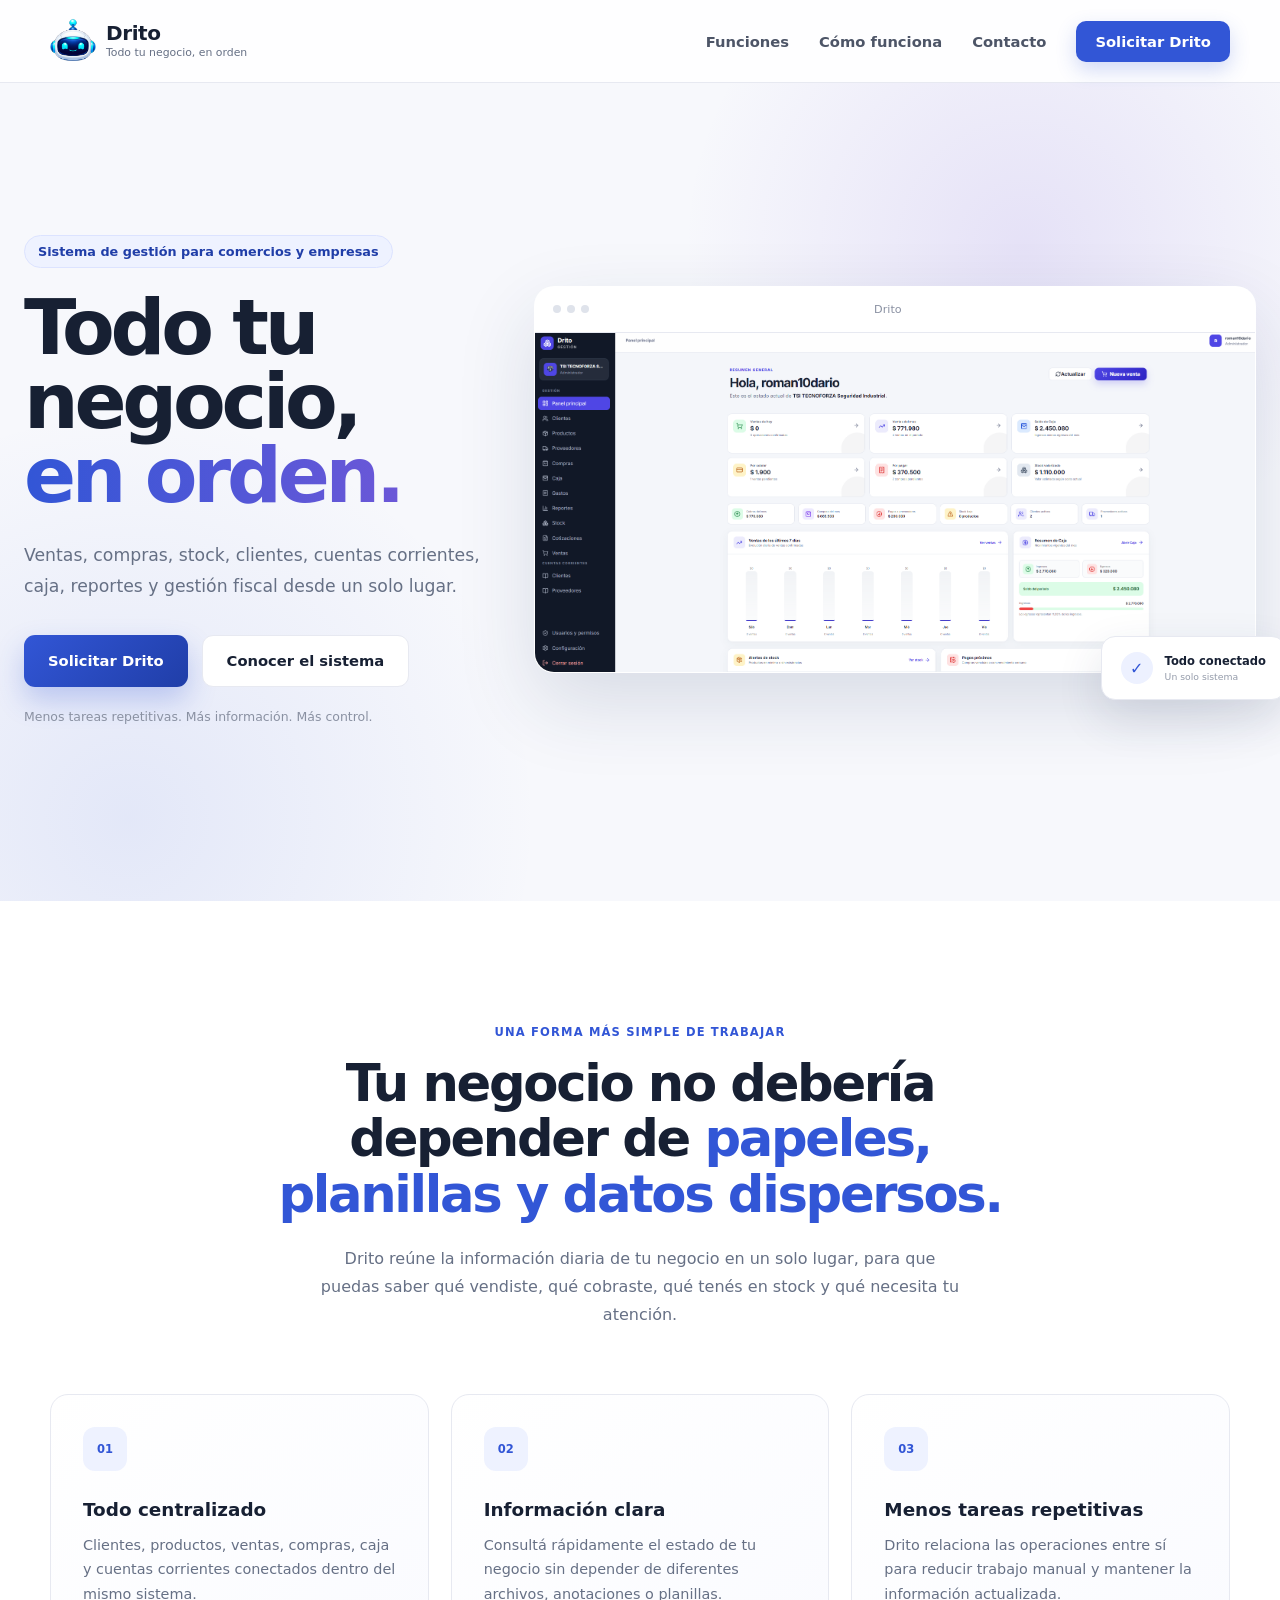
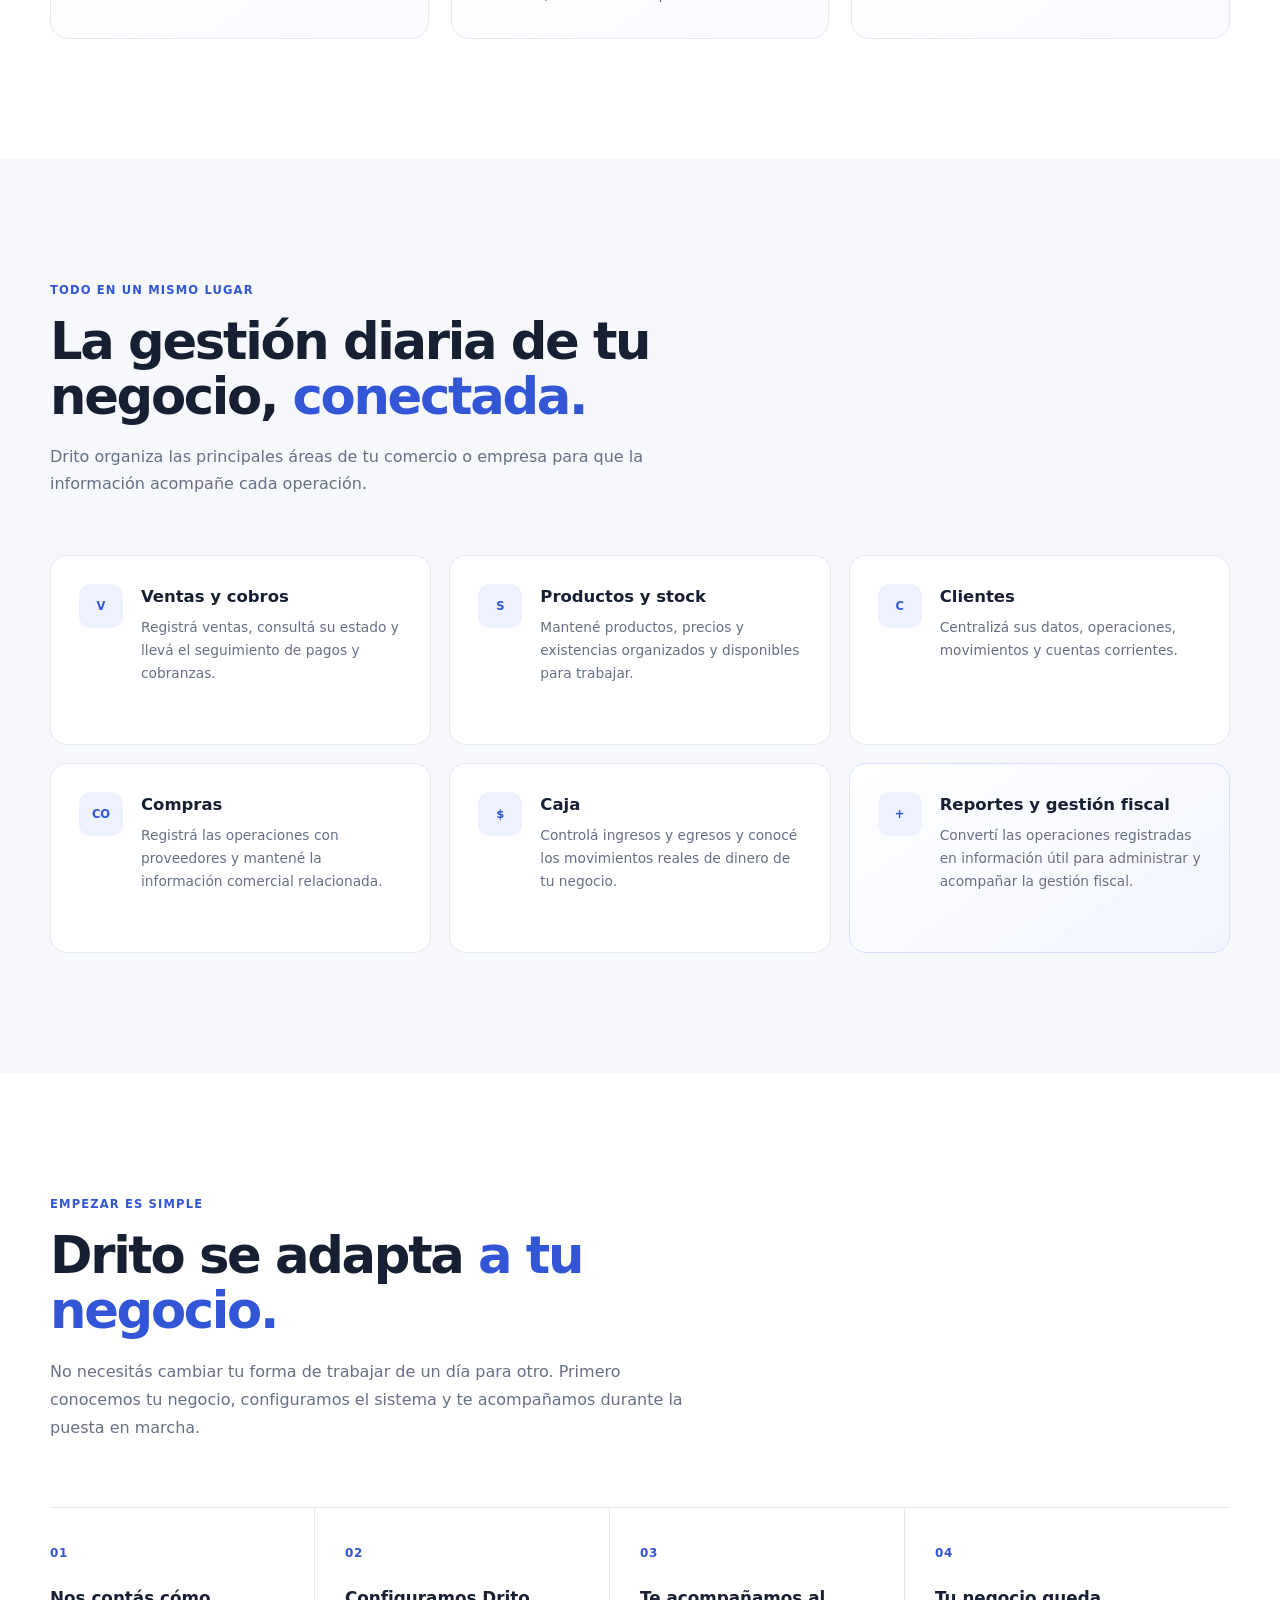
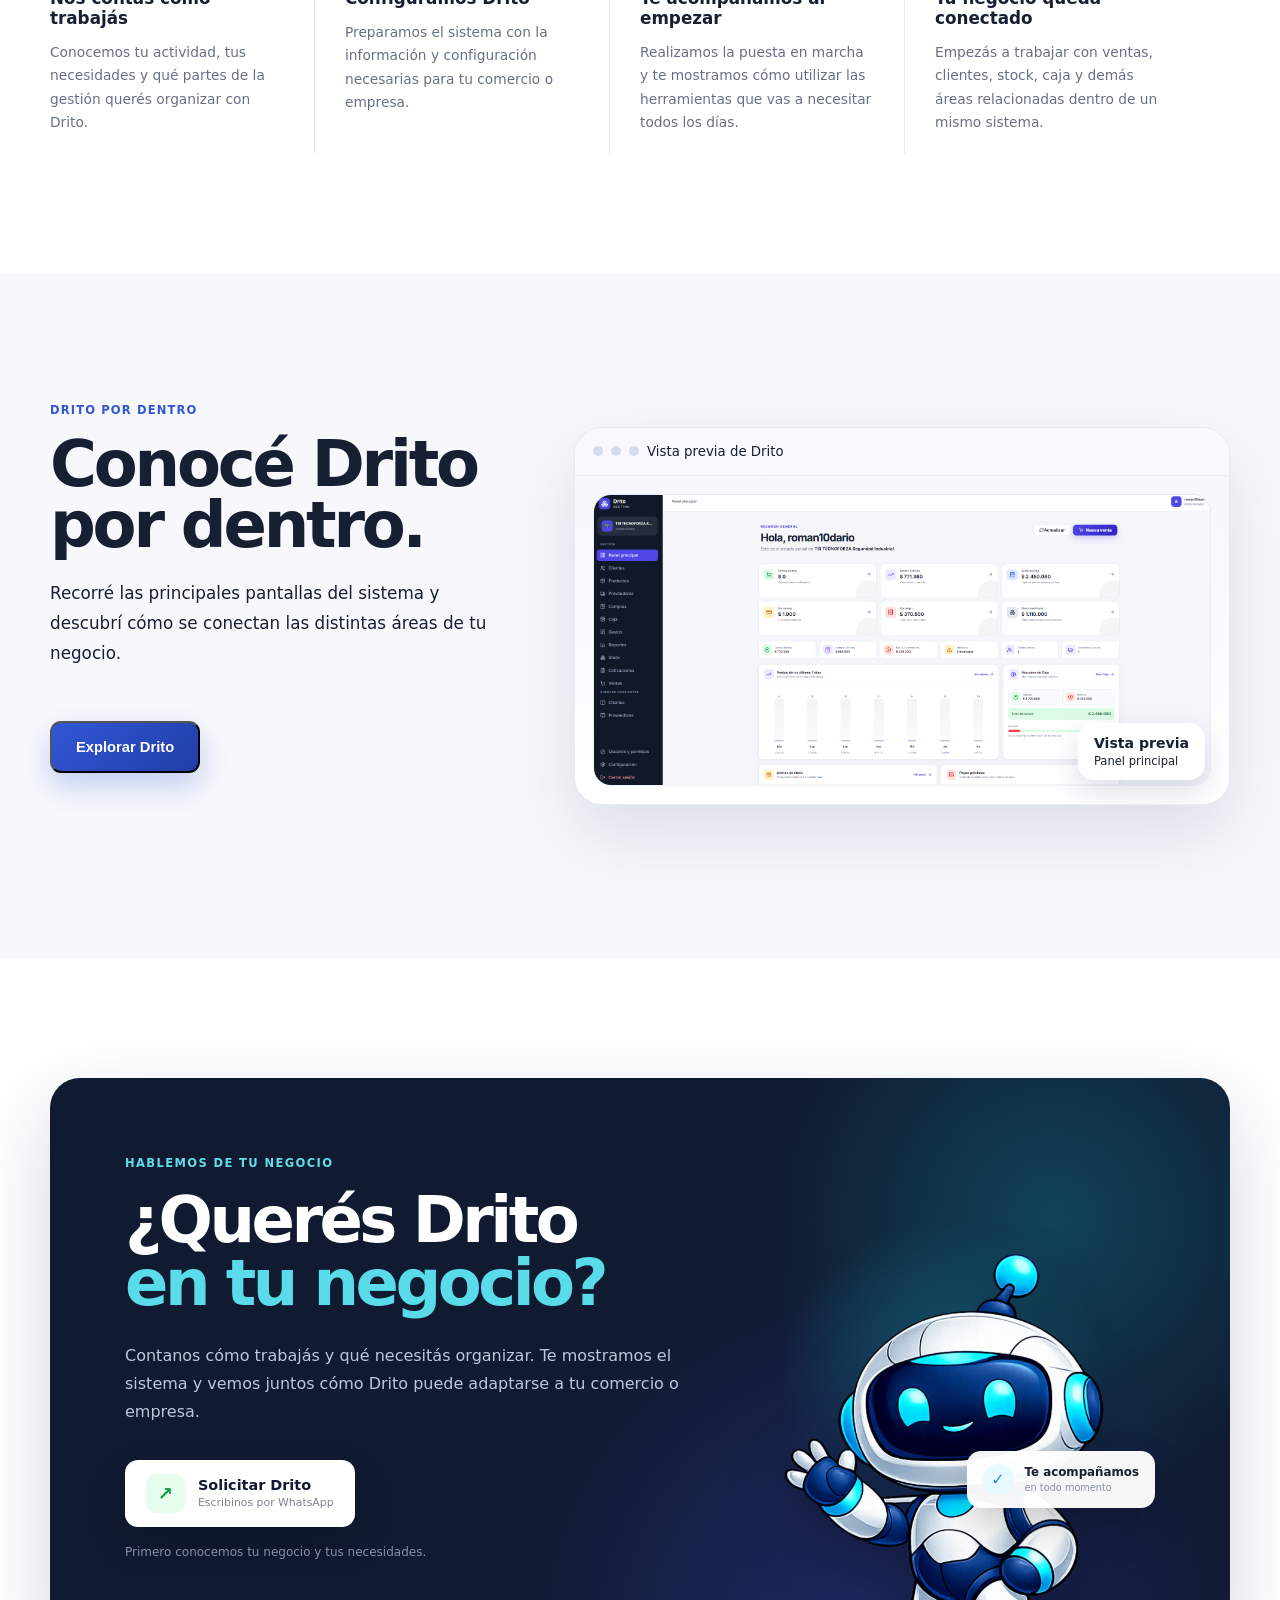
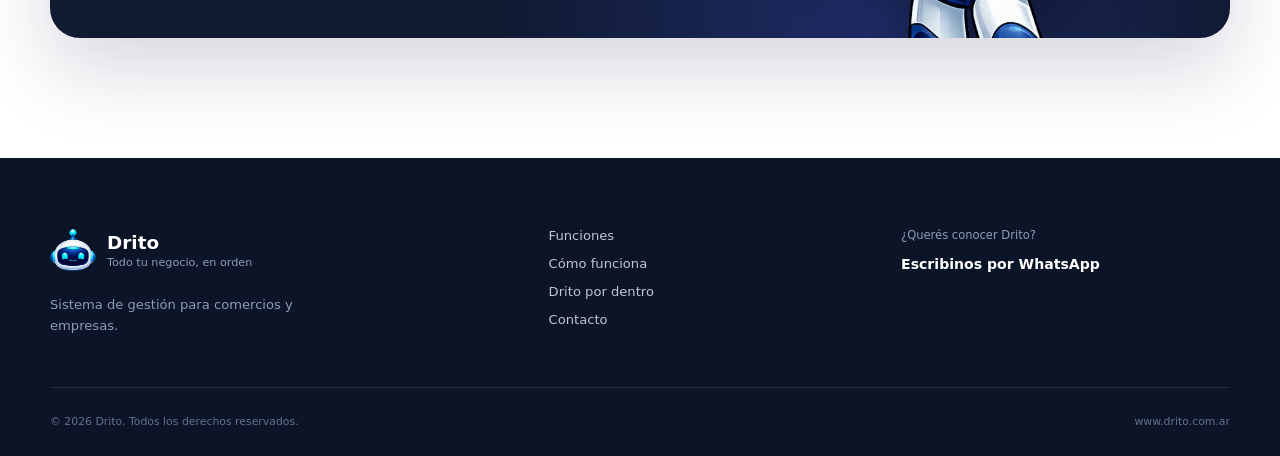
==== index.html @ 13b44c32 "feat: landing comercial inicial de Drito" ====
<!DOCTYPE html>
<html lang="es">

<head>
    <meta charset="UTF-8" />
    <meta name="viewport" content="width=device-width, initial-scale=1.0" />
    <link rel="icon" type="image/png" href="assets/brand/drito-mark.png" />

    <meta name="theme-color" content="#101a31" />

    <meta property="og:title" content="Drito | Todo tu negocio, en orden" />

    <meta property="og:description"
        content="Sistema de gestión para comercios y empresas. Ventas, compras, stock, clientes, caja y más, todo en un solo lugar." />

    <meta property="og:type" content="website" />
    <meta property="og:url" content="https://www.drito.com.ar/" />

    <title>Drito | Todo tu negocio, en orden</title>

    <meta name="description"
        content="Drito es un sistema de gestión para comercios y empresas. Ventas, compras, stock, clientes, cuentas corrientes, caja y reportes en un solo lugar." />

    <link rel="stylesheet" href="styles.css" />
</head>

<body>

    <header class="header">
        <div class="container header-inner">

            <a href="#" class="brand">
                <img src="assets/brand/drito-mark.png" alt="Drito" class="brand-mark" />

                <div class="brand-copy">
                    <span class="brand-name">Drito</span>
                    <span class="brand-slogan">Todo tu negocio, en orden</span>
                </div>
            </a>
            <nav class="nav">
                <a href="#funciones">Funciones</a>
                <a href="#como-funciona">Cómo funciona</a>
                <a href="#contacto">Contacto</a>

                <a href="https://wa.me/5492983419423?text=Hola%2C%20vi%20Drito%20y%20quiero%20recibir%20informaci%C3%B3n%20para%20implementarlo%20en%20mi%20negocio."
                    target="_blank" rel="noopener noreferrer" target="_blank" rel="noopener noreferrer"
                    class="nav-button">
                    Solicitar Drito
                </a>
            </nav>

        </div>
    </header>


    <main>

        <section class="hero">

            <div class="container hero-grid">

                <div class="hero-content">

                    <span class="hero-label">
                        Sistema de gestión para comercios y empresas
                    </span>

                    <h1>
                        Todo tu negocio,
                        <span>en orden.</span>
                    </h1>

                    <p class="hero-description">
                        Ventas, compras, stock, clientes, cuentas corrientes,
                        caja, reportes y gestión fiscal desde un solo lugar.
                    </p>

                    <div class="hero-actions">

                        <a href="https://wa.me/5492983419423?text=Hola%2C%20vi%20Drito%20y%20quiero%20recibir%20informaci%C3%B3n%20para%20implementarlo%20en%20mi%20negocio."
                            target="_blank" rel="noopener noreferrer" class="button button-primary">
                            Solicitar Drito
                        </a>

                        <a href="#funciones" class="button button-secondary">
                            Conocer el sistema
                        </a>

                    </div>

                    <p class="hero-small">
                        Menos tareas repetitivas. Más información. Más control.
                    </p>

                </div>


                <div class="hero-visual">

                    <div class="dashboard-window">

                        <div class="window-header">
                            <div class="window-dots">
                                <span></span>
                                <span></span>
                                <span></span>
                            </div>

                            <span>Drito</span>
                        </div>


                        <div class="dashboard-real">
                            <img src="assets/screenshots/dashboard.png" alt="Panel principal de Drito" />
                        </div>

                    </div>

                    <div class="floating-card">
                        <span>✓</span>

                        <div>
                            <strong>Todo conectado</strong>
                            <small>Un solo sistema</small>
                        </div>
                    </div>

                </div>

            </div>

        </section>
        <section class="problem-section">

            <div class="container">

                <div class="section-heading">

                    <span class="section-label">
                        UNA FORMA MÁS SIMPLE DE TRABAJAR
                    </span>

                    <h2>
                        Tu negocio no debería depender de
                        <span>papeles, planillas y datos dispersos.</span>
                    </h2>

                    <p>
                        Drito reúne la información diaria de tu negocio en un solo lugar,
                        para que puedas saber qué vendiste, qué cobraste, qué tenés en stock
                        y qué necesita tu atención.
                    </p>

                </div>


                <div class="problem-grid">

                    <article class="problem-card">
                        <div class="problem-icon">01</div>

                        <h3>Todo centralizado</h3>

                        <p>
                            Clientes, productos, ventas, compras, caja y cuentas corrientes
                            conectados dentro del mismo sistema.
                        </p>
                    </article>


                    <article class="problem-card">
                        <div class="problem-icon">02</div>

                        <h3>Información clara</h3>

                        <p>
                            Consultá rápidamente el estado de tu negocio sin depender de
                            diferentes archivos, anotaciones o planillas.
                        </p>
                    </article>


                    <article class="problem-card">
                        <div class="problem-icon">03</div>

                        <h3>Menos tareas repetitivas</h3>

                        <p>
                            Drito relaciona las operaciones entre sí para reducir trabajo
                            manual y mantener la información actualizada.
                        </p>
                    </article>

                </div>

            </div>

        </section>

        <section class="features-section" id="funciones">

            <div class="container">

                <div class="features-heading">

                    <span class="section-label">
                        TODO EN UN MISMO LUGAR
                    </span>

                    <h2>
                        La gestión diaria de tu negocio,
                        <span>conectada.</span>
                    </h2>

                    <p>
                        Drito organiza las principales áreas de tu comercio o empresa
                        para que la información acompañe cada operación.
                    </p>

                </div>


                <div class="features-grid">

                    <article class="feature-card">
                        <div class="feature-icon">V</div>

                        <div>
                            <h3>Ventas y cobros</h3>

                            <p>
                                Registrá ventas, consultá su estado y llevá el seguimiento
                                de pagos y cobranzas.
                            </p>
                        </div>
                    </article>


                    <article class="feature-card">
                        <div class="feature-icon">S</div>

                        <div>
                            <h3>Productos y stock</h3>

                            <p>
                                Mantené productos, precios y existencias organizados
                                y disponibles para trabajar.
                            </p>
                        </div>
                    </article>


                    <article class="feature-card">
                        <div class="feature-icon">C</div>

                        <div>
                            <h3>Clientes</h3>

                            <p>
                                Centralizá sus datos, operaciones, movimientos
                                y cuentas corrientes.
                            </p>
                        </div>
                    </article>


                    <article class="feature-card">
                        <div class="feature-icon">CO</div>

                        <div>
                            <h3>Compras</h3>

                            <p>
                                Registrá las operaciones con proveedores y mantené
                                la información comercial relacionada.
                            </p>
                        </div>
                    </article>


                    <article class="feature-card">
                        <div class="feature-icon">$</div>

                        <div>
                            <h3>Caja</h3>

                            <p>
                                Controlá ingresos y egresos y conocé los movimientos
                                reales de dinero de tu negocio.
                            </p>
                        </div>
                    </article>


                    <article class="feature-card feature-card-highlight">
                        <div class="feature-icon">+</div>

                        <div>
                            <h3>Reportes y gestión fiscal</h3>

                            <p>
                                Convertí las operaciones registradas en información útil
                                para administrar y acompañar la gestión fiscal.
                            </p>
                        </div>
                    </article>

                </div>

            </div>

        </section>

        <section class="how-section" id="como-funciona">

            <div class="container">

                <div class="how-heading">

                    <span class="section-label">
                        EMPEZAR ES SIMPLE
                    </span>

                    <h2>
                        Drito se adapta
                        <span>a tu negocio.</span>
                    </h2>

                    <p>
                        No necesitás cambiar tu forma de trabajar de un día para otro.
                        Primero conocemos tu negocio, configuramos el sistema y te
                        acompañamos durante la puesta en marcha.
                    </p>

                </div>


                <div class="how-steps">

                    <article class="how-step">

                        <span class="step-number">01</span>

                        <div>
                            <h3>Nos contás cómo trabajás</h3>

                            <p>
                                Conocemos tu actividad, tus necesidades y qué partes de
                                la gestión querés organizar con Drito.
                            </p>
                        </div>

                    </article>


                    <article class="how-step">

                        <span class="step-number">02</span>

                        <div>
                            <h3>Configuramos Drito</h3>

                            <p>
                                Preparamos el sistema con la información y configuración
                                necesarias para tu comercio o empresa.
                            </p>
                        </div>

                    </article>


                    <article class="how-step">

                        <span class="step-number">03</span>

                        <div>
                            <h3>Te acompañamos al empezar</h3>

                            <p>
                                Realizamos la puesta en marcha y te mostramos cómo utilizar
                                las herramientas que vas a necesitar todos los días.
                            </p>
                        </div>

                    </article>


                    <article class="how-step">

                        <span class="step-number">04</span>

                        <div>
                            <h3>Tu negocio queda conectado</h3>

                            <p>
                                Empezás a trabajar con ventas, clientes, stock, caja y demás
                                áreas relacionadas dentro de un mismo sistema.
                            </p>
                        </div>

                    </article>

                </div>

            </div>

        </section>

        <section class="product-showcase" id="drito-por-dentro">

            <div class="container inside-preview-layout">

                <div class="showcase-heading inside-preview-copy">

                    <span class="section-label">
                        DRITO POR DENTRO
                    </span>

                    <h2>
                        Conocé Drito
                        <span>por dentro.</span>
                    </h2>

                    <p>
                        Recorré las principales pantallas del sistema y descubrí
                        cómo se conectan las distintas áreas de tu negocio.
                    </p>

                    <button type="button" class="button button-primary" id="openDritoGallery">
                        Explorar Drito
                    </button>

                </div>


                <div class="inside-preview-window" id="openDritoGalleryPreview">

                    <div class="inside-window-topbar">
                        <span></span>
                        <span></span>
                        <span></span>

                        <small>Vista previa de Drito</small>
                    </div>

                    <div class="inside-window-body">

                        <img src="assets/screenshots/dashboard.png" alt="Vista previa del panel principal de Drito" />

                    </div>

                    <div class="inside-window-badge">
                        <strong>Vista previa</strong>
                        <small>Panel principal</small>
                    </div>

                </div>

            </div>


            <!-- =====================================================
       GALERÍA DRITO
  ====================================================== -->

            <div class="drito-gallery" id="dritoGallery" hidden>

                <div class="drito-gallery-overlay"></div>

                <div class="drito-gallery-dialog">

                    <button type="button" class="drito-gallery-close" id="closeDritoGallery"
                        aria-label="Cerrar galería">
                        ×
                    </button>


                    <div class="drito-gallery-header">

                        <span class="section-label">
                            DRITO POR DENTRO
                        </span>

                        <h3 id="galleryTitle">
                            Panel principal
                        </h3>

                        <p id="galleryDescription">
                            Una vista general de las principales áreas de tu negocio.
                        </p>

                    </div>


                    <div class="drito-gallery-screen">

                        <img id="galleryImage" src="assets/screenshots/dashboard.png" alt="Panel principal de Drito" />

                    </div>


                    <div class="drito-gallery-controls">

                        <button type="button" id="galleryPrevious" class="gallery-arrow">
                            ← Anterior
                        </button>

                        <span id="galleryCounter">
                            1 / 7
                        </span>

                        <button type="button" id="galleryNext" class="gallery-arrow">
                            Siguiente →
                        </button>

                    </div>


                    <div class="drito-gallery-tabs">

                        <button type="button" data-screen="0">Panel</button>
                        <button type="button" data-screen="1">Ventas</button>
                        <button type="button" data-screen="2">Caja</button>
                        <button type="button" data-screen="3">Productos</button>
                        <button type="button" data-screen="4">Clientes</button>
                        <button type="button" data-screen="5">Compras</button>
                        <button type="button" data-screen="6">Stock</button>

                    </div>

                </div>

            </div>

        </section>


        <section class="contact-section" id="contacto">

            <div class="container">

                <div class="contact-card">

                    <div class="contact-copy">

                        <span class="contact-label">
                            HABLEMOS DE TU NEGOCIO
                        </span>

                        <h2>
                            ¿Querés Drito
                            <span>en tu negocio?</span>
                        </h2>

                        <p>
                            Contanos cómo trabajás y qué necesitás organizar.
                            Te mostramos el sistema y vemos juntos cómo Drito
                            puede adaptarse a tu comercio o empresa.
                        </p>

                        <a href="https://wa.me/5492983419423?text=Hola%2C%20vi%20Drito%20y%20quiero%20recibir%20informaci%C3%B3n%20para%20implementarlo%20en%20mi%20negocio."
                            target="_blank" rel="noopener noreferrer" class="contact-button">
                            <span class="contact-button-icon">↗</span>

                            <div>
                                <strong>Solicitar Drito</strong>
                                <small>Escribinos por WhatsApp</small>
                            </div>
                        </a>

                        <span class="contact-note">
                            Primero conocemos tu negocio y tus necesidades.
                        </span>

                    </div>


                    <div class="contact-visual">

                        <div class="contact-glow"></div>

                        <img src="assets/brand/drito-icon.png" alt="Drito" class="contact-robot" />

                        <div class="contact-message">
                            <span>✓</span>

                            <div>
                                <strong>Te acompañamos</strong>
                                <small>en todo momento</small>
                            </div>
                        </div>

                    </div>

                </div>

            </div>

        </section>



    </main>

    <footer class="site-footer">

        <div class="container footer-inner">

            <div class="footer-brand">

                <div class="footer-brand-top">

                    <img src="assets/brand/drito-mark.png" alt="Drito" class="footer-mark" />

                    <div>
                        <strong>Drito</strong>
                        <span>Todo tu negocio, en orden</span>
                    </div>

                </div>

                <p>
                    Sistema de gestión para comercios y empresas.
                </p>

            </div>


            <div class="footer-links">

                <a href="#funciones">
                    Funciones
                </a>

                <a href="#como-funciona">
                    Cómo funciona
                </a>

                <a href="#drito-por-dentro">
                    Drito por dentro
                </a>

                <a href="#contacto">
                    Contacto
                </a>

            </div>


            <div class="footer-contact">

                <span>¿Querés conocer Drito?</span>

                <a href="https://wa.me/5492983419423?text=Hola%2C%20vi%20Drito%20y%20quiero%20recibir%20informaci%C3%B3n%20para%20implementarlo%20en%20mi%20negocio."
                    target="_blank" rel="noopener noreferrer">
                    Escribinos por WhatsApp
                </a>

            </div>

        </div>


        <div class="container footer-bottom">

            <span>
                © 2026 Drito. Todos los derechos reservados.
            </span>

            <span>
                www.drito.com.ar
            </span>

        </div>

    </footer>

    <script src="script.js"></script>

</body>

</html>
---- styles.css ----
:root {
  --blue: #3256d6;
  --blue-dark: #203ea8;
  --blue-soft: #eef2ff;

  --purple: #7958d8;

  --text: #172033;
  --text-soft: #667085;

  --background: #f7f8fc;
  --white: #ffffff;

  --border: #e7e9f1;

  --shadow:
    0 30px 80px rgba(30, 48, 90, 0.14);
}


* {
  box-sizing: border-box;
  margin: 0;
  padding: 0;
}


html {
  scroll-behavior: smooth;
}


body {
  font-family:
    Inter,
    system-ui,
    -apple-system,
    BlinkMacSystemFont,
    "Segoe UI",
    sans-serif;

  color: var(--text);
  background: var(--background);
}


a {
  color: inherit;
  text-decoration: none;
}


.container {
  width: min(1180px, calc(100% - 48px));
  margin: 0 auto;
}


/* =========================================================
   HEADER
========================================================= */

.header {
  position: relative;
  z-index: 20;

  background: rgba(255, 255, 255, 0.92);

  border-bottom: 1px solid var(--border);
}


.header-inner {
  height: 82px;

  display: flex;
  align-items: center;
  justify-content: space-between;
}


.brand {
  display: flex;
  align-items: center;
  gap: 12px;
}


.brand-icon {
  width: 43px;
  height: 43px;

  display: grid;
  place-items: center;

  border-radius: 13px;

  background:
    linear-gradient(
      135deg,
      var(--blue),
      var(--purple)
    );

  color: white;

  font-size: 1.35rem;
  font-weight: 800;

  box-shadow:
    0 8px 22px rgba(50, 86, 214, 0.28);
}


.brand-name {
  display: block;

  font-size: 1.3rem;
  font-weight: 800;

  line-height: 1;
}


.brand-slogan {
  display: block;

  margin-top: 5px;

  color: var(--text-soft);

  font-size: 0.72rem;
}


.nav {
  display: flex;
  align-items: center;
  gap: 30px;

  font-size: 0.92rem;
  font-weight: 600;
}


.nav > a:not(.nav-button) {
  color: #4d5567;

  transition: color 0.2s ease;
}


.nav > a:not(.nav-button):hover {
  color: var(--blue);
}


.nav-button {
  padding: 12px 19px;

  border-radius: 10px;

  background: var(--blue);

  color: white;

  box-shadow:
    0 8px 20px rgba(50, 86, 214, 0.22);
}


/* =========================================================
   HERO
========================================================= */

.hero {
  position: relative;

  min-height: calc(100vh - 82px);

  display: flex;
  align-items: center;

  overflow: hidden;

  padding: 85px 0 110px;

  background:
    radial-gradient(
      circle at 80% 20%,
      rgba(121, 88, 216, 0.14),
      transparent 28%
    ),
    radial-gradient(
      circle at 10% 90%,
      rgba(50, 86, 214, 0.10),
      transparent 30%
    ),
    var(--background);
}


.hero-grid {
  display: grid;

  grid-template-columns:
    minmax(0, 0.9fr)
    minmax(0, 1.1fr);

  gap: 70px;

  align-items: center;
}


.hero-content {
  position: relative;
  z-index: 2;
}


.hero-label {
  display: inline-flex;

  padding: 8px 13px;

  margin-bottom: 23px;

  border: 1px solid #dce3ff;
  border-radius: 999px;

  background: var(--blue-soft);

  color: var(--blue-dark);

  font-size: 0.8rem;
  font-weight: 700;
}


.hero h1 {
  max-width: 620px;

  font-size: clamp(3.2rem, 6vw, 5.7rem);

  line-height: 0.96;

  letter-spacing: -0.055em;

  font-weight: 850;
}


.hero h1 span {
  display: block;

  background:
    linear-gradient(
      90deg,
      var(--blue),
      var(--purple)
    );

  background-clip: text;
  -webkit-background-clip: text;

  color: transparent;
}


.hero-description {
  max-width: 560px;

  margin-top: 28px;

  color: var(--text-soft);

  font-size: 1.08rem;

  line-height: 1.75;
}


.hero-actions {
  display: flex;
  flex-wrap: wrap;

  gap: 14px;

  margin-top: 34px;
}


.button {
  min-height: 52px;

  display: inline-flex;
  align-items: center;
  justify-content: center;

  padding: 0 24px;

  border-radius: 11px;

  font-size: 0.92rem;
  font-weight: 750;

  transition:
    transform 0.2s ease,
    box-shadow 0.2s ease;
}


.button:hover {
  transform: translateY(-2px);
}


.button-primary {
  background:
    linear-gradient(
      135deg,
      var(--blue),
      var(--blue-dark)
    );

  color: white;

  box-shadow:
    0 13px 28px rgba(50, 86, 214, 0.26);
}


.button-secondary {
  border: 1px solid var(--border);

  background: white;

  color: var(--text);
}


.hero-small {
  margin-top: 22px;

  color: #8a91a2;

  font-size: 0.78rem;
}


/* =========================================================
   DASHBOARD MOCKUP
========================================================= */

.hero-visual {
  position: relative;

  min-width: 0;
}


.dashboard-window {
  position: relative;

  width: 100%;

  overflow: hidden;

  border: 1px solid rgba(255, 255, 255, 0.8);

  border-radius: 20px;

  background: white;

  box-shadow: var(--shadow);

  transform: perspective(1200px) rotateY(-3deg);
}


.window-header {
  height: 46px;

  display: flex;
  align-items: center;

  padding: 0 18px;

  border-bottom: 1px solid var(--border);

  color: #8a91a2;

  font-size: 0.7rem;
}


.window-header > span {
  margin: auto;
  transform: translateX(-25px);
}


.window-dots {
  display: flex;
  gap: 6px;
}


.window-dots span {
  width: 8px;
  height: 8px;

  border-radius: 50%;

  background: #dfe3eb;
}


.dashboard-content {
  height: 430px;

  display: flex;

  background: #f6f8fc;
}


.dashboard-sidebar {
  width: 76px;

  padding-top: 22px;

  display: flex;
  flex-direction: column;
  align-items: center;
  gap: 21px;

  background: #1f315d;
}


.sidebar-logo {
  width: 35px;
  height: 35px;

  margin-bottom: 8px;

  display: grid;
  place-items: center;

  border-radius: 9px;

  background:
    linear-gradient(
      135deg,
      #6282ff,
      #8f6fea
    );

  color: white;

  font-weight: 800;
}


.sidebar-line {
  width: 25px;
  height: 6px;

  border-radius: 20px;

  background: rgba(255, 255, 255, 0.18);
}


.sidebar-line.active {
  background: #91a5ff;
}


.dashboard-main {
  flex: 1;

  padding: 26px;

  min-width: 0;
}


.dashboard-title {
  display: flex;
  align-items: center;
  justify-content: space-between;
}


.dashboard-title small {
  display: block;

  color: #9aa0ae;

  font-size: 0.6rem;
}


.dashboard-title strong {
  display: block;

  margin-top: 4px;

  font-size: 1rem;
}


.avatar {
  width: 30px;
  height: 30px;

  border-radius: 50%;

  background: #e1e6f2;
}


.dashboard-cards {
  display: grid;

  grid-template-columns:
    repeat(3, 1fr);

  gap: 13px;

  margin-top: 25px;
}


.dashboard-card {
  min-width: 0;

  padding: 16px;

  border: 1px solid #edf0f6;

  border-radius: 12px;

  background: white;
}


.dashboard-card small,
.dashboard-card span {
  display: block;

  color: #9299aa;

  font-size: 0.55rem;
}


.dashboard-card strong {
  display: block;

  margin: 9px 0;

  overflow: hidden;

  font-size: 0.85rem;

  white-space: nowrap;
}


.dashboard-card span {
  color: #5575dc;
}


.dashboard-bottom {
  display: grid;

  grid-template-columns:
    1.5fr 0.8fr;

  gap: 13px;

  margin-top: 16px;
}


.fake-chart,
.fake-list {
  height: 210px;

  padding: 17px;

  border: 1px solid #edf0f6;

  border-radius: 12px;

  background: white;
}


.chart-header {
  display: flex;
  justify-content: space-between;

  font-size: 0.65rem;
}


.chart-header small {
  color: #a2a8b7;
}


.bars {
  height: 145px;

  display: flex;
  align-items: flex-end;

  gap: 8px;

  padding-top: 25px;
}


.bars span {
  flex: 1;

  min-width: 5px;

  border-radius: 4px 4px 0 0;

  background:
    linear-gradient(
      180deg,
      #647ff1,
      #a6b4ef
    );
}


.fake-list strong {
  font-size: 0.68rem;
}


.fake-list div {
  height: 22px;

  margin-top: 13px;

  border-radius: 6px;

  background: #f1f3f8;
}


.floating-card {
  position: absolute;

  right: -30px;
  bottom: -27px;

  display: flex;
  align-items: center;

  gap: 12px;

  padding: 15px 19px;

  border: 1px solid var(--border);

  border-radius: 14px;

  background: white;

  box-shadow:
    0 18px 45px rgba(40, 54, 92, 0.14);
}


.floating-card > span {
  width: 32px;
  height: 32px;

  display: grid;
  place-items: center;

  border-radius: 50%;

  background: #edf1ff;

  color: var(--blue);

  font-weight: 900;
}


.floating-card strong,
.floating-card small {
  display: block;
}


.floating-card strong {
  font-size: 0.72rem;
}


.floating-card small {
  margin-top: 3px;

  color: #949baa;

  font-size: 0.58rem;
}


/* =========================================================
   MOBILE
========================================================= */

@media (max-width: 900px) {

  .nav > a:not(.nav-button) {
    display: none;
  }

  .hero {
    padding: 65px 0 95px;
  }

  .hero-grid {
    grid-template-columns: 1fr;

    gap: 55px;
  }

  .hero-content {
    text-align: center;
  }

  .hero-label {
    margin-inline: auto;
  }

  .hero-description {
    margin-inline: auto;
  }

  .hero-actions {
    justify-content: center;
  }

  .dashboard-window {
    transform: none;
  }

}


@media (max-width: 600px) {

  .container {
    width: min(100% - 30px, 1180px);
  }

  .header-inner {
    height: 72px;
  }

  .brand-slogan {
    display: none;
  }

  .nav-button {
    padding: 10px 13px;

    font-size: 0.78rem;
  }

  .hero {
    min-height: auto;

    padding-top: 50px;
  }

  .hero h1 {
    font-size: 3.3rem;
  }

  .hero-description {
    font-size: 0.98rem;
  }

  .hero-actions {
    flex-direction: column;
  }

  .button {
    width: 100%;
  }

  .dashboard-content {
    height: 340px;
  }

  .dashboard-sidebar {
    width: 48px;
  }

  .dashboard-main {
    padding: 16px;
  }

  .dashboard-cards {
    gap: 7px;
  }

  .dashboard-card {
    padding: 10px 7px;
  }

  .dashboard-card strong {
    font-size: 0.64rem;
  }

  .dashboard-bottom {
    grid-template-columns: 1fr;
  }

  .fake-list {
    display: none;
  }

  .fake-chart {
    height: 175px;
  }

  .bars {
    height: 115px;
  }

  .floating-card {
    right: 5px;
    bottom: -35px;
  }

}

/* =========================================================
   PROBLEMA / SOLUCIÓN
========================================================= */

.problem-section {
  padding: 120px 0;
  background: var(--white);
}


.section-heading {
  max-width: 780px;
  margin: 0 auto 65px;
  text-align: center;
}


.section-label {
  display: inline-block;

  margin-bottom: 17px;

  color: var(--blue);

  font-size: 0.72rem;
  font-weight: 800;

  letter-spacing: 0.1em;
}


.section-heading h2 {
  font-size: clamp(2.1rem, 4vw, 3.4rem);

  line-height: 1.08;

  letter-spacing: -0.045em;
}


.section-heading h2 span {
  color: var(--blue);
}


.section-heading p {
  max-width: 650px;

  margin: 23px auto 0;

  color: var(--text-soft);

  font-size: 1rem;

  line-height: 1.75;
}


.problem-grid {
  display: grid;

  grid-template-columns:
    repeat(3, 1fr);

  gap: 22px;
}


.problem-card {
  min-height: 245px;

  padding: 32px;

  border: 1px solid var(--border);

  border-radius: 18px;

  background:
    linear-gradient(
      145deg,
      #ffffff,
      #fafbff
    );

  transition:
    transform 0.25s ease,
    box-shadow 0.25s ease;
}


.problem-card:hover {
  transform: translateY(-5px);

  box-shadow:
    0 20px 45px rgba(38, 52, 92, 0.09);
}


.problem-icon {
  width: 44px;
  height: 44px;

  display: grid;
  place-items: center;

  margin-bottom: 28px;

  border-radius: 12px;

  background: var(--blue-soft);

  color: var(--blue);

  font-size: 0.72rem;
  font-weight: 850;
}


.problem-card h3 {
  margin-bottom: 13px;

  font-size: 1.15rem;
}


.problem-card p {
  color: var(--text-soft);

  font-size: 0.9rem;

  line-height: 1.7;
}


@media (max-width: 800px) {

  .problem-section {
    padding: 85px 0;
  }

  .problem-grid {
    grid-template-columns: 1fr;
  }

  .problem-card {
    min-height: auto;
  }

}

/* =========================================================
   FUNCIONES
========================================================= */

.features-section {
  padding: 120px 0;
  background: #f6f8fc;
}


.features-heading {
  max-width: 700px;
  margin-bottom: 58px;
}


.features-heading h2 {
  max-width: 650px;

  font-size: clamp(2.2rem, 4vw, 3.5rem);

  line-height: 1.06;
  letter-spacing: -0.045em;
}


.features-heading h2 span {
  color: var(--blue);
}


.features-heading p {
  max-width: 610px;

  margin-top: 20px;

  color: var(--text-soft);

  font-size: 1rem;
  line-height: 1.7;
}


.features-grid {
  display: grid;

  grid-template-columns:
    repeat(3, 1fr);

  gap: 18px;
}


.feature-card {
  min-height: 190px;

  display: flex;
  align-items: flex-start;

  gap: 18px;

  padding: 28px;

  border: 1px solid var(--border);
  border-radius: 17px;

  background: var(--white);

  transition:
    transform 0.25s ease,
    box-shadow 0.25s ease,
    border-color 0.25s ease;
}


.feature-card:hover {
  transform: translateY(-4px);

  border-color: #d5dcfb;

  box-shadow:
    0 18px 40px rgba(38, 52, 92, 0.08);
}


.feature-icon {
  width: 44px;
  min-width: 44px;
  height: 44px;

  display: grid;
  place-items: center;

  border-radius: 12px;

  background: var(--blue-soft);

  color: var(--blue);

  font-size: 0.72rem;
  font-weight: 850;
}


.feature-card h3 {
  margin: 3px 0 10px;

  font-size: 1.03rem;
}


.feature-card p {
  color: var(--text-soft);

  font-size: 0.86rem;
  line-height: 1.65;
}


.feature-card-highlight {
  background:
    linear-gradient(
      145deg,
      #ffffff,
      #f2f5ff
    );

  border-color: #dbe2ff;
}


@media (max-width: 900px) {

  .features-grid {
    grid-template-columns: repeat(2, 1fr);
  }

}


@media (max-width: 600px) {

  .features-section {
    padding: 85px 0;
  }

  .features-grid {
    grid-template-columns: 1fr;
  }

  .feature-card {
    min-height: auto;
  }

}

/* =========================================================
   CÓMO FUNCIONA
========================================================= */

.how-section {
  padding: 120px 0;
  background: var(--white);
}


.how-heading {
  max-width: 720px;
  margin-bottom: 65px;
}


.how-heading h2 {
  font-size: clamp(2.2rem, 4vw, 3.5rem);

  line-height: 1.06;
  letter-spacing: -0.045em;
}


.how-heading h2 span {
  color: var(--blue);
}


.how-heading p {
  max-width: 650px;

  margin-top: 21px;

  color: var(--text-soft);

  font-size: 1rem;
  line-height: 1.75;
}


.how-steps {
  display: grid;

  grid-template-columns:
    repeat(4, 1fr);

  gap: 0;

  border-top: 1px solid var(--border);
}


.how-step {
  position: relative;

  padding: 38px 30px 20px 0;
}


.how-step:not(:last-child) {
  margin-right: 30px;

  border-right: 1px solid var(--border);
}


.step-number {
  display: block;

  margin-bottom: 28px;

  color: var(--blue);

  font-size: 0.75rem;
  font-weight: 850;

  letter-spacing: 0.05em;
}


.how-step h3 {
  margin-bottom: 13px;

  font-size: 1.05rem;
}


.how-step p {
  max-width: 240px;

  color: var(--text-soft);

  font-size: 0.86rem;
  line-height: 1.7;
}


@media (max-width: 900px) {

  .how-steps {
    grid-template-columns: repeat(2, 1fr);
  }

  .how-step {
    border-bottom: 1px solid var(--border);
  }

  .how-step:not(:last-child) {
    margin-right: 20px;
  }

}


@media (max-width: 600px) {

  .how-section {
    padding: 85px 0;
  }

  .how-steps {
    grid-template-columns: 1fr;
  }

  .how-step,
  .how-step:not(:last-child) {
    margin-right: 0;
    padding: 28px 0;

    border-right: none;
    border-bottom: 1px solid var(--border);
  }

}

/* =========================================================
   LOGO REAL DRITO
========================================================= */

.brand-logo {
  display: block;
  width: auto;
  height: 52px;
  object-fit: contain;
}/* =========================================================
   IDENTIDAD DRITO EN HEADER
========================================================= */

.brand {
  display: flex;
  align-items: center;
  gap: 10px;
}

.brand-mark {
  width: 46px;
  height: 46px;
  object-fit: contain;
  flex-shrink: 0;
}

.brand-copy {
  display: flex;
  flex-direction: column;
}

.brand-name {
  font-size: 1.25rem;
  font-weight: 850;
  line-height: 1;
  letter-spacing: -0.02em;
}

.brand-slogan {
  margin-top: 5px;
  color: var(--text-soft);
  font-size: 0.68rem;
  line-height: 1;
}

/* =========================================================
   DASHBOARD REAL EN HERO
========================================================= */

.dashboard-real {
  width: 100%;
  overflow: hidden;
  background: #f5f7fb;
}

.dashboard-real img {
  display: block;
  width: 100%;
  height: auto;
}

/* =========================================================
   HERO - DAR MÁS PRESENCIA AL DRITO REAL
========================================================= */

.hero .container {
  width: min(1280px, calc(100% - 48px));
}

.hero-grid {
  grid-template-columns:
    minmax(0, 0.78fr)
    minmax(0, 1.22fr);

  gap: 48px;
}

.dashboard-window {
  transform: none;
}

.hero-visual {
  width: 100%;
}

/* =========================================================
   DRITO POR DENTRO
========================================================= */

.product-showcase {
  padding: 125px 0;
  background: #f6f8fc;
}


.showcase-heading {
  max-width: 760px;
  margin-bottom: 60px;
}


.showcase-heading h2 {
  font-size: clamp(2.2rem, 4vw, 3.6rem);
  line-height: 1.06;
  letter-spacing: -0.045em;
}


.showcase-heading h2 span {
  color: var(--blue);
}


.showcase-heading p {
  max-width: 620px;
  margin-top: 20px;

  color: var(--text-soft);

  font-size: 1rem;
  line-height: 1.75;
}


/* PANEL DESTACADO */

.showcase-featured {
  display: grid;

  grid-template-columns:
    0.68fr
    1.32fr;

  gap: 55px;

  align-items: center;

  margin-bottom: 35px;

  padding: 50px;

  border: 1px solid var(--border);
  border-radius: 24px;

  background: var(--white);

  box-shadow:
    0 25px 70px rgba(32, 48, 88, 0.08);
}


.showcase-tag {
  display: inline-block;

  margin-bottom: 18px;

  color: var(--blue);

  font-size: 0.7rem;
  font-weight: 850;
  letter-spacing: 0.08em;
}


.showcase-copy h3 {
  max-width: 400px;

  font-size: clamp(1.8rem, 3vw, 2.7rem);

  line-height: 1.08;
  letter-spacing: -0.035em;
}


.showcase-copy > p {
  margin-top: 20px;

  color: var(--text-soft);

  font-size: 0.94rem;
  line-height: 1.75;
}


.showcase-points {
  display: flex;
  flex-direction: column;

  gap: 10px;

  margin-top: 25px;

  color: #46516a;

  font-size: 0.82rem;
  font-weight: 650;
}


.showcase-screen {
  overflow: hidden;

  border: 1px solid #e1e5ef;
  border-radius: 16px;

  background: white;

  box-shadow:
    0 18px 45px rgba(25, 38, 72, 0.12);
}


.screen-top {
  height: 38px;

  display: flex;
  align-items: center;
  justify-content: space-between;

  padding: 0 15px;

  border-bottom: 1px solid var(--border);

  color: #9aa1af;
}


.screen-top div {
  display: flex;
  gap: 5px;
}


.screen-top span {
  width: 7px;
  height: 7px;

  border-radius: 50%;

  background: #dfe3eb;
}


.screen-top small {
  margin-right: 47%;
  font-size: 0.6rem;
}


.showcase-screen img {
  display: block;

  width: 100%;
  height: auto;
}


/* CAPTURAS */

.screens-grid {
  display: grid;

  grid-template-columns:
    repeat(2, 1fr);

  gap: 22px;
}


.screen-card {
  overflow: hidden;

  border: 1px solid var(--border);
  border-radius: 18px;

  background: var(--white);

  transition:
    transform 0.25s ease,
    box-shadow 0.25s ease;
}


.screen-card:hover {
  transform: translateY(-5px);

  box-shadow:
    0 20px 45px rgba(38, 52, 92, 0.1);
}


.screen-card img {
  display: block;

  width: 100%;
  aspect-ratio: 16 / 8.7;

  object-fit: cover;
  object-position: top center;

  border-bottom: 1px solid var(--border);
}


.screen-card > div {
  padding: 24px 27px 27px;
}


.screen-card span {
  display: block;

  margin-bottom: 8px;

  color: var(--blue);

  font-size: 0.63rem;
  font-weight: 850;
  letter-spacing: 0.08em;
}


.screen-card h3 {
  font-size: 1.08rem;
}


.screen-card p {
  margin-top: 8px;

  color: var(--text-soft);

  font-size: 0.84rem;
  line-height: 1.6;
}


@media (max-width: 900px) {

  .showcase-featured {
    grid-template-columns: 1fr;
  }

  .screens-grid {
    grid-template-columns: 1fr;
  }

}


@media (max-width: 600px) {

  .product-showcase {
    padding: 85px 0;
  }

  .showcase-featured {
    padding: 25px;
  }

}

/* =========================================================
   DRITO POR DENTRO - ESPACIADO CTA
========================================================= */

.product-showcase .showcase-heading .button {
  margin-top: 22px;
}

/* =========================================================
   GALERÍA "DRITO POR DENTRO"
========================================================= */

body.gallery-open {
  overflow: hidden;
}


/* IMPORTANTE:
   evita que el CSS del modal pise el atributo hidden
========================================================= */

.drito-gallery[hidden] {
  display: none;
}


/* CONTENEDOR GENERAL */

.drito-gallery {
  position: fixed;
  inset: 0;

  z-index: 9999;

  display: flex;
  align-items: center;
  justify-content: center;

  padding: 28px;
}


/* FONDO OSCURO */

.drito-gallery-overlay {
  position: absolute;
  inset: 0;

  background:
    rgba(12, 19, 38, 0.76);

  backdrop-filter: blur(8px);
  -webkit-backdrop-filter: blur(8px);
}


/* VENTANA */

.drito-gallery-dialog {
  position: relative;
  z-index: 2;

  width: min(1380px, 96vw);
  max-height: 94vh;

  display: grid;

  grid-template-columns:
    260px
    minmax(0, 1fr);

  grid-template-rows:
    auto
    minmax(0, 1fr)
    auto;

  column-gap: 28px;
  row-gap: 18px;

  overflow: hidden;

  padding: 30px;

  border:
    1px solid rgba(255, 255, 255, 0.7);

  border-radius: 24px;

  background: #f8f9fd;

  box-shadow:
    0 35px 100px rgba(5, 12, 30, 0.38);
}


/* =========================================================
   CABECERA IZQUIERDA
========================================================= */

.drito-gallery-header {
  grid-column: 1;
  grid-row: 1 / 3;

  display: flex;
  flex-direction: column;
  justify-content: center;

  padding: 22px 10px 22px 4px;
}


.drito-gallery-header .section-label {
  margin-bottom: 16px;
}


.drito-gallery-header h3 {
  margin: 0;

  font-size: clamp(1.8rem, 2.4vw, 2.7rem);

  line-height: 1.04;

  letter-spacing: -0.04em;

  color: var(--text);
}


.drito-gallery-header p {
  margin-top: 16px;

  color: var(--text-soft);

  font-size: 0.91rem;

  line-height: 1.7;
}


/* =========================================================
   BOTÓN CERRAR
========================================================= */

.drito-gallery-close {
  position: absolute;

  top: 18px;
  right: 18px;

  z-index: 5;

  width: 42px;
  height: 42px;

  display: grid;
  place-items: center;

  padding: 0;

  border: 1px solid #e2e6ef;
  border-radius: 12px;

  background: rgba(255, 255, 255, 0.94);

  color: #576176;

  font-size: 1.7rem;
  line-height: 1;

  cursor: pointer;

  box-shadow:
    0 8px 22px rgba(28, 42, 75, 0.09);

  transition:
    transform 0.2s ease,
    color 0.2s ease,
    background 0.2s ease;
}


.drito-gallery-close:hover {
  transform: scale(1.05);

  color: var(--blue);

  background: #ffffff;
}


/* =========================================================
   CAPTURA
========================================================= */

.drito-gallery-screen {
  grid-column: 2;
  grid-row: 1 / 3;

  min-width: 0;
  min-height: 0;

  align-self: center;

  overflow: hidden;

  border: 1px solid #dfe4ee;
  border-radius: 17px;

  background: white;

  box-shadow:
    0 20px 55px rgba(32, 47, 83, 0.16);
}


.drito-gallery-screen img {
  display: block;

  width: 100%;
  height: auto;

  max-height: 68vh;

  object-fit: contain;

  background: #f4f6fa;
}


/* =========================================================
   CONTROLES ANTERIOR / SIGUIENTE
========================================================= */

.drito-gallery-controls {
  grid-column: 2;
  grid-row: 3;

  display: grid;

  grid-template-columns:
    1fr
    auto
    1fr;

  align-items: center;

  gap: 16px;
}


.gallery-arrow {
  min-height: 42px;

  padding: 0 17px;

  border: 1px solid var(--border);
  border-radius: 10px;

  background: white;

  color: var(--text);

  font-family: inherit;
  font-size: 0.8rem;
  font-weight: 700;

  cursor: pointer;

  transition:
    border-color 0.2s ease,
    color 0.2s ease,
    transform 0.2s ease;
}


.gallery-arrow:first-child {
  justify-self: start;
}


.gallery-arrow:last-child {
  justify-self: end;
}


.gallery-arrow:hover {
  transform: translateY(-1px);

  border-color: #bcc8f7;

  color: var(--blue);
}


#galleryCounter {
  color: #8b93a4;

  font-size: 0.72rem;
  font-weight: 750;
}


/* =========================================================
   BOTONES DE PANTALLAS
========================================================= */

.drito-gallery-tabs {
  grid-column: 1;
  grid-row: 3;

  display: flex;
  flex-wrap: wrap;

  gap: 6px;

  align-content: center;
}


.drito-gallery-tabs button {
  padding: 8px 10px;

  border: 1px solid var(--border);
  border-radius: 8px;

  background: white;

  color: #687186;

  font-family: inherit;
  font-size: 0.68rem;
  font-weight: 700;

  cursor: pointer;

  transition:
    color 0.2s ease,
    background 0.2s ease,
    border-color 0.2s ease;
}


.drito-gallery-tabs button:hover {
  color: var(--blue);

  border-color: #cfd8ff;
}


.drito-gallery-tabs button.active {
  color: white;

  border-color: var(--blue);

  background:
    linear-gradient(
      135deg,
      var(--blue),
      var(--blue-dark)
    );

  box-shadow:
    0 6px 15px rgba(50, 86, 214, 0.18);
}


/* =========================================================
   ANIMACIÓN DE APERTURA
========================================================= */

.drito-gallery:not([hidden])
.drito-gallery-dialog {
  animation:
    dritoGalleryOpen
    0.24s
    ease-out;
}


@keyframes dritoGalleryOpen {

  from {
    opacity: 0;
    transform:
      translateY(14px)
      scale(0.985);
  }

  to {
    opacity: 1;
    transform:
      translateY(0)
      scale(1);
  }

}


/* =========================================================
   TABLET
========================================================= */

@media (max-width: 1000px) {

  .drito-gallery {
    padding: 18px;
  }


  .drito-gallery-dialog {
    width: 96vw;

    grid-template-columns: 1fr;
    grid-template-rows:
      auto
      auto
      auto
      auto;

    gap: 16px;

    padding: 24px;

    overflow-y: auto;
  }


  .drito-gallery-header {
    grid-column: 1;
    grid-row: 1;

    display: block;

    padding: 0 55px 0 0;
  }


  .drito-gallery-header h3 {
    font-size: 1.8rem;
  }


  .drito-gallery-screen {
    grid-column: 1;
    grid-row: 2;
  }


  .drito-gallery-screen img {
    max-height: 57vh;
  }


  .drito-gallery-tabs {
    grid-column: 1;
    grid-row: 3;
  }


  .drito-gallery-controls {
    grid-column: 1;
    grid-row: 4;
  }

}


/* =========================================================
   CELULAR
========================================================= */

@media (max-width: 600px) {

  .drito-gallery {
    padding: 10px;
  }


  .drito-gallery-dialog {
    width: 100%;
    max-height: 96vh;

    padding: 18px;

    border-radius: 18px;
  }


  .drito-gallery-close {
    top: 12px;
    right: 12px;

    width: 38px;
    height: 38px;
  }


  .drito-gallery-header {
    padding-right: 42px;
  }


  .drito-gallery-header .section-label {
    margin-bottom: 10px;
  }


  .drito-gallery-header h3 {
    font-size: 1.55rem;
  }


  .drito-gallery-header p {
    margin-top: 10px;

    font-size: 0.8rem;
  }


  .drito-gallery-screen {
    border-radius: 11px;
  }


  .drito-gallery-screen img {
    max-height: 46vh;
  }


  .drito-gallery-tabs {
    flex-wrap: nowrap;

    overflow-x: auto;

    padding-bottom: 5px;
  }


  .drito-gallery-tabs button {
    flex: 0 0 auto;
  }


  .gallery-arrow {
    padding: 0 10px;

    font-size: 0.72rem;
  }

}

/* =========================================================
   CONTACTO / SOLICITAR DRITO
========================================================= */

.contact-section {
  padding: 120px 0;
  background: var(--white);
}


.contact-card {
  position: relative;

  min-height: 520px;

  display: grid;
  grid-template-columns:
    minmax(0, 1.05fr)
    minmax(340px, 0.8fr);

  align-items: center;

  gap: 50px;

  overflow: hidden;

  padding: 70px 75px;

  border-radius: 30px;

  background:
    radial-gradient(
      circle at 85% 25%,
      rgba(21, 214, 227, 0.22),
      transparent 27%
    ),
    radial-gradient(
      circle at 70% 100%,
      rgba(65, 81, 225, 0.30),
      transparent 38%
    ),
    #101a31;

  box-shadow:
    0 30px 80px rgba(22, 34, 70, 0.18);
}


/* TEXTO */

.contact-copy {
  position: relative;
  z-index: 3;

  max-width: 620px;
}


.contact-label {
  display: block;

  margin-bottom: 19px;

  color: #63dce9;

  font-size: 0.72rem;
  font-weight: 850;

  letter-spacing: 0.12em;
}


.contact-copy h2 {
  margin: 0;

  color: white;

  font-size: clamp(3rem, 5vw, 4.7rem);

  line-height: 0.98;

  letter-spacing: -0.055em;
}


.contact-copy h2 span {
  display: block;

  color: #59dbe9;
}


.contact-copy > p {
  max-width: 580px;

  margin-top: 27px;

  color: #bdc7dc;

  font-size: 1rem;

  line-height: 1.75;
}


/* BOTÓN WHATSAPP */

.contact-button {
  width: fit-content;

  display: flex;
  align-items: center;

  gap: 13px;

  margin-top: 34px;

  padding: 14px 21px;

  border-radius: 13px;

  background: white;

  color: #111a31;

  box-shadow:
    0 16px 38px rgba(0, 0, 0, 0.20);

  transition:
    transform 0.2s ease,
    box-shadow 0.2s ease;
}


.contact-button:hover {
  transform: translateY(-3px);

  box-shadow:
    0 22px 48px rgba(0, 0, 0, 0.27);
}


.contact-button-icon {
  width: 39px;
  height: 39px;

  display: grid;
  place-items: center;

  flex-shrink: 0;

  border-radius: 10px;

  background: #e5fbec;

  color: #149b48;

  font-size: 1.15rem;
  font-weight: 900;
}


.contact-button strong,
.contact-button small {
  display: block;
}


.contact-button strong {
  font-size: 0.9rem;
}


.contact-button small {
  margin-top: 3px;

  color: #7d8494;

  font-size: 0.68rem;
}


.contact-note {
  display: block;

  margin-top: 18px;

  color: #8491ab;

  font-size: 0.75rem;
}


/* ROBOT */

.contact-visual {
  position: relative;

  align-self: stretch;

  min-height: 420px;

  display: flex;
  align-items: flex-end;
  justify-content: center;
}


.contact-glow {
  position: absolute;

  width: 340px;
  height: 340px;

  left: 50%;
  bottom: 15px;

  transform: translateX(-50%);

  border-radius: 50%;

  background:
    radial-gradient(
      circle,
      rgba(27, 224, 236, 0.24),
      transparent 68%
    );
}


.contact-robot {
  position: absolute;

  z-index: 2;

  bottom: -125px;

  width: min(380px, 28vw);
  max-height: 590px;

  object-fit: contain;

  filter:
    drop-shadow(
      0 28px 30px rgba(0, 0, 0, 0.28)
    );
}


.contact-message {
  position: absolute;

  z-index: 4;

  right: 0;
  bottom: 60px;

  display: flex;
  align-items: center;

  gap: 11px;

  padding: 13px 16px;

  border-radius: 14px;

  background: rgba(255, 255, 255, 0.96);

  box-shadow:
    0 18px 40px rgba(0, 0, 0, 0.20);
}


.contact-message > span {
  width: 31px;
  height: 31px;

  display: grid;
  place-items: center;

  border-radius: 50%;

  background: #e6faff;

  color: #248ed6;

  font-weight: 900;
}


.contact-message strong,
.contact-message small {
  display: block;
}


.contact-message strong {
  color: #172033;

  font-size: 0.74rem;
}


.contact-message small {
  margin-top: 3px;

  color: #8a91a1;

  font-size: 0.61rem;
}


/* TABLET */

@media (max-width: 900px) {

  .contact-card {
    grid-template-columns: 1fr;

    padding: 55px 55px 0;
  }


  .contact-visual {
    min-height: 350px;
  }


  .contact-robot {
    position: relative;

    bottom: -50px;

    width: min(340px, 70vw);
  }

}


/* CELULAR */

@media (max-width: 600px) {

  .contact-section {
    padding: 85px 0;
  }


  .contact-card {
    padding: 40px 27px 0;

    border-radius: 23px;
  }


  .contact-copy h2 {
    font-size: 2.9rem;
  }


  .contact-button {
    width: 100%;
  }


  .contact-visual {
    min-height: 300px;
  }


  .contact-message {
    right: 0;
    bottom: 25px;
  }

}




/* =========================================================
   DRITO POR DENTRO - PREVIEW
========================================================= */

.inside-preview-section {
  padding: 120px 0;
  background: var(--background);
}

.inside-preview-layout {
  display: grid;
  grid-template-columns: minmax(320px, 460px) minmax(420px, 1fr);
  align-items: center;
  gap: 64px;
}

.inside-preview-copy {
  max-width: 460px;
}

.inside-preview-copy .section-kicker {
  display: inline-block;
  margin-bottom: 18px;
  color: var(--primary);
  font-size: 0.78rem;
  font-weight: 800;
  letter-spacing: 0.14em;
}

.inside-preview-copy h2 {
  margin: 0 0 22px;
  font-size: clamp(2.8rem, 5vw, 4.5rem);
  line-height: 0.95;
  letter-spacing: -0.05em;
  color: var(--text-dark);
}

.inside-preview-copy h2 span {
  color: var(--primary);
}

.inside-preview-copy p {
  max-width: 560px;
  margin-bottom: 30px;
  color: var(--text-muted);
  font-size: 1.05rem;
  line-height: 1.8;
}

.inside-preview-window {
  position: relative;
  overflow: hidden;
  border-radius: 28px;
  background: #ffffff;
  border: 1px solid rgba(70, 90, 140, 0.12);
  box-shadow: 0 30px 70px rgba(30, 40, 90, 0.12);
  cursor: pointer;
  transition: transform 0.25s ease, box-shadow 0.25s ease;
}

.inside-preview-window:hover {
  transform: translateY(-4px);
  box-shadow: 0 34px 80px rgba(30, 40, 90, 0.16);
}

.inside-window-topbar {
  display: flex;
  align-items: center;
  gap: 8px;
  padding: 16px 18px;
  background: #f8f9fe;
  border-bottom: 1px solid rgba(70, 90, 140, 0.08);
}

.inside-window-topbar span {
  width: 10px;
  height: 10px;
  border-radius: 50%;
  background: #d6dcef;
}

.inside-window-body {
  padding: 18px;
  background:
    linear-gradient(180deg, rgba(246, 247, 252, 1) 0%, rgba(255, 255, 255, 1) 100%);
}

.inside-window-body img {
  display: block;
  width: 100%;
  height: auto;
  border-radius: 18px;
  border: 1px solid rgba(70, 90, 140, 0.08);
}

.inside-window-badge {
  position: absolute;
  right: 24px;
  bottom: 24px;
  padding: 12px 16px;
  border-radius: 16px;
  background: rgba(255, 255, 255, 0.96);
  box-shadow: 0 12px 30px rgba(30, 40, 90, 0.14);
}

.inside-window-badge strong,
.inside-window-badge small {
  display: block;
}

.inside-window-badge strong {
  color: var(--text-dark);
  font-size: 0.88rem;
  font-weight: 800;
}

.inside-window-badge small {
  margin-top: 3px;
  color: var(--text-muted);
  font-size: 0.72rem;
}

/* Mobile */
@media (max-width: 980px) {
  .inside-preview-layout {
    grid-template-columns: 1fr;
    gap: 38px;
  }

  .inside-preview-copy {
    max-width: 100%;
  }
}

@media (max-width: 640px) {
  .inside-preview-section {
    padding: 90px 0;
  }

  .inside-preview-window {
    border-radius: 22px;
  }

  .inside-window-body {
    padding: 12px;
  }

  .inside-window-badge {
    right: 16px;
    bottom: 16px;
    padding: 10px 12px;
  }
}

/* =========================================================
   FOOTER
========================================================= */

.site-footer {
  padding: 70px 0 28px;

  background: #0c1428;

  color: white;
}


.footer-inner {
  display: grid;

  grid-template-columns:
    1.2fr
    0.8fr
    0.9fr;

  gap: 60px;

  align-items: start;

  padding-bottom: 50px;

  border-bottom:
    1px solid rgba(255, 255, 255, 0.09);
}


.footer-brand-top {
  display: flex;
  align-items: center;

  gap: 11px;
}


.footer-mark {
  width: 46px;
  height: 46px;

  object-fit: contain;
}


.footer-brand-top strong,
.footer-brand-top span {
  display: block;
}


.footer-brand-top strong {
  font-size: 1.15rem;
}


.footer-brand-top span {
  margin-top: 3px;

  color: #8f9bb5;

  font-size: 0.7rem;
}


.footer-brand > p {
  max-width: 310px;

  margin-top: 20px;

  color: #8f9bb5;

  font-size: 0.82rem;
  line-height: 1.65;
}


.footer-links {
  display: flex;
  flex-direction: column;

  gap: 13px;
}


.footer-links a {
  width: fit-content;

  color: #bdc6d9;

  font-size: 0.82rem;

  transition: color 0.2s ease;
}


.footer-links a:hover {
  color: #69dce9;
}


.footer-contact span {
  display: block;

  margin-bottom: 12px;

  color: #8f9bb5;

  font-size: 0.72rem;
}


.footer-contact a {
  color: white;

  font-size: 0.88rem;
  font-weight: 750;
}


.footer-contact a:hover {
  color: #69dce9;
}


.footer-bottom {
  display: flex;
  align-items: center;
  justify-content: space-between;

  gap: 20px;

  padding-top: 27px;

  color: #65708b;

  font-size: 0.68rem;
}


@media (max-width: 800px) {

  .footer-inner {
    grid-template-columns: 1fr 1fr;
  }


  .footer-contact {
    grid-column: 1 / -1;
  }

}


@media (max-width: 550px) {

  .site-footer {
    padding-top: 55px;
  }


  .footer-inner {
    grid-template-columns: 1fr;

    gap: 35px;
  }


  .footer-contact {
    grid-column: auto;
  }


  .footer-bottom {
    align-items: flex-start;
    flex-direction: column;

    gap: 8px;
  }

}
/* =========================================================
   HERO - FIX MOBILE DEFINITIVO
========================================================= */

@media (max-width: 900px) {

  .hero .container {
    width: min(100% - 30px, 1280px);
  }

  .hero-grid {
    grid-template-columns: 1fr;
    gap: 45px;
  }

  .hero-content {
    width: 100%;
    text-align: center;
  }

  .hero-label {
    width: fit-content;
    max-width: 100%;

    margin-left: auto;
    margin-right: auto;

    white-space: normal;
  }

  .hero h1 {
    width: 100%;
    max-width: 100%;

    font-size: clamp(3rem, 14vw, 4.2rem);
    line-height: 0.96;

    text-align: center;
  }

  .hero-description {
    max-width: 520px;

    margin-left: auto;
    margin-right: auto;
  }

  .hero-actions {
    justify-content: center;
  }

  .hero-small {
    text-align: center;
  }

  .hero-visual {
    width: 100%;
    max-width: 680px;

    margin: 0 auto;
  }

  .dashboard-window {
    width: 100%;
  }
}
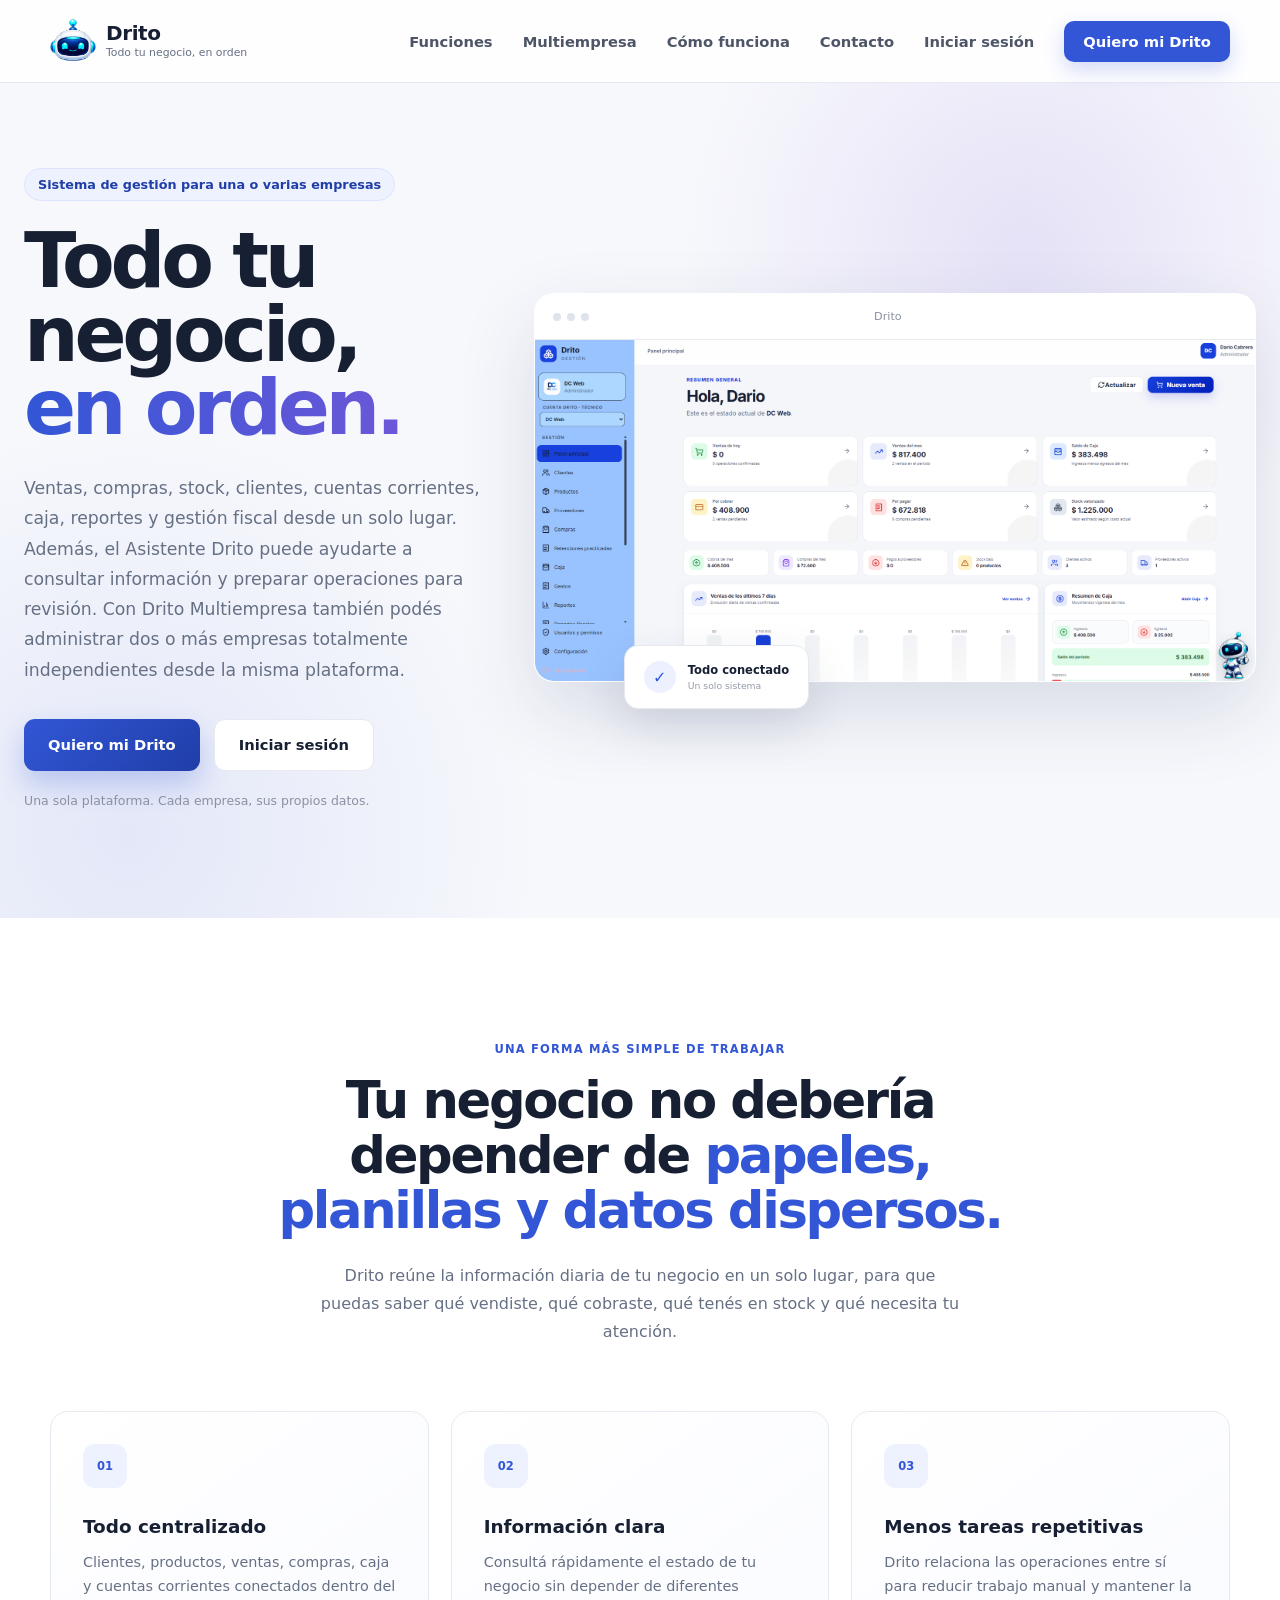
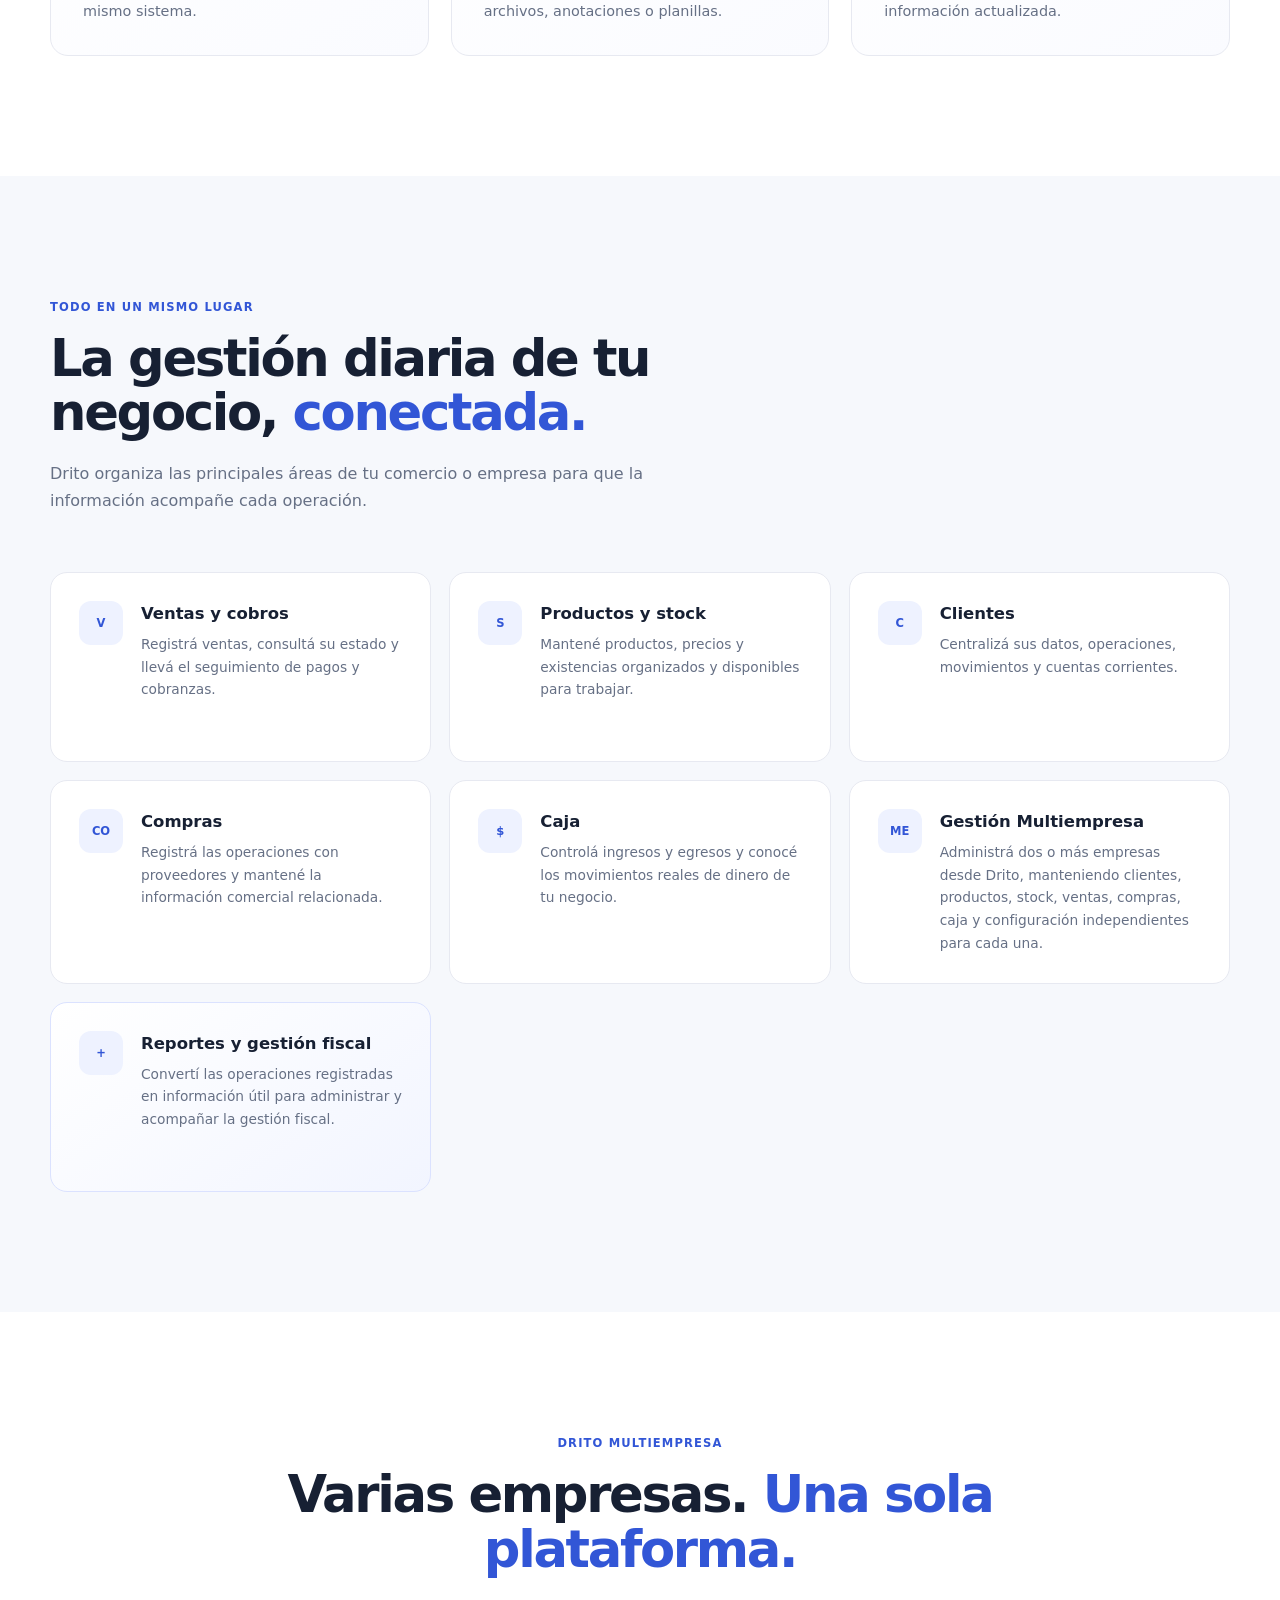
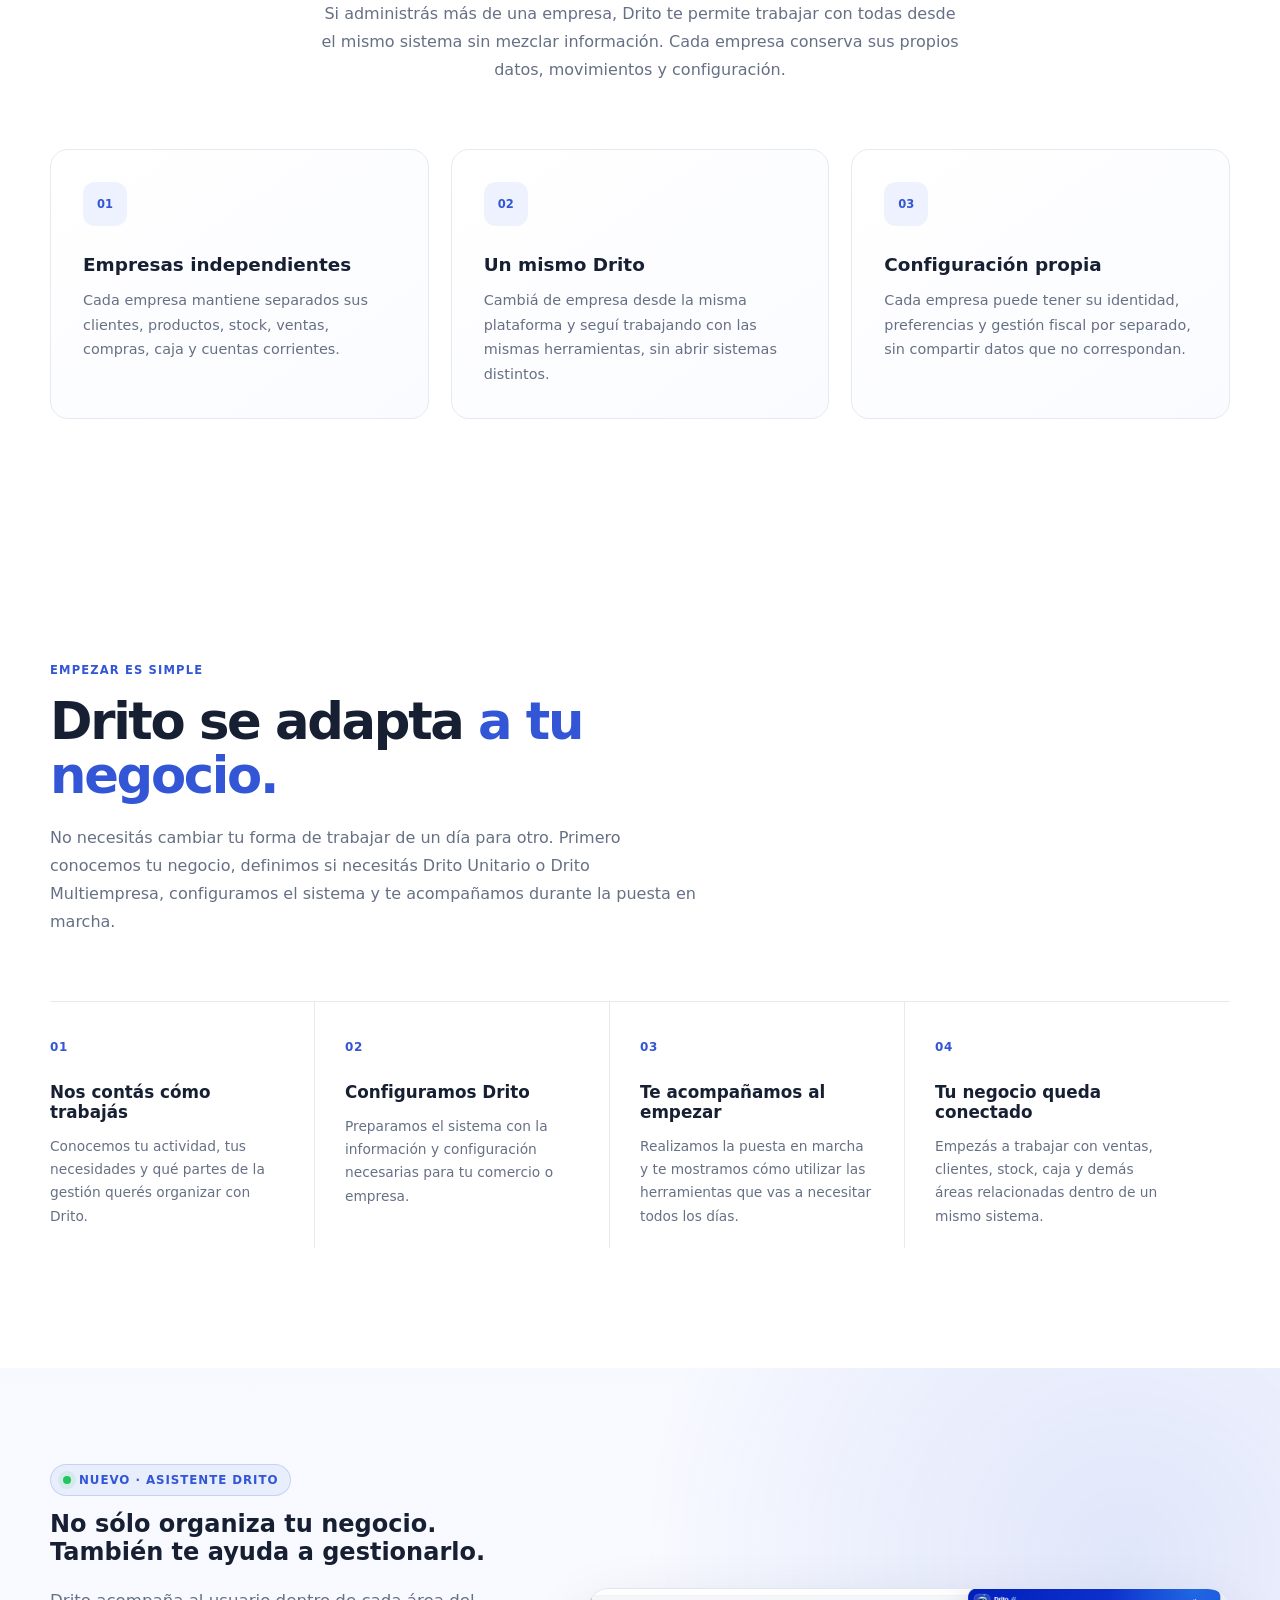
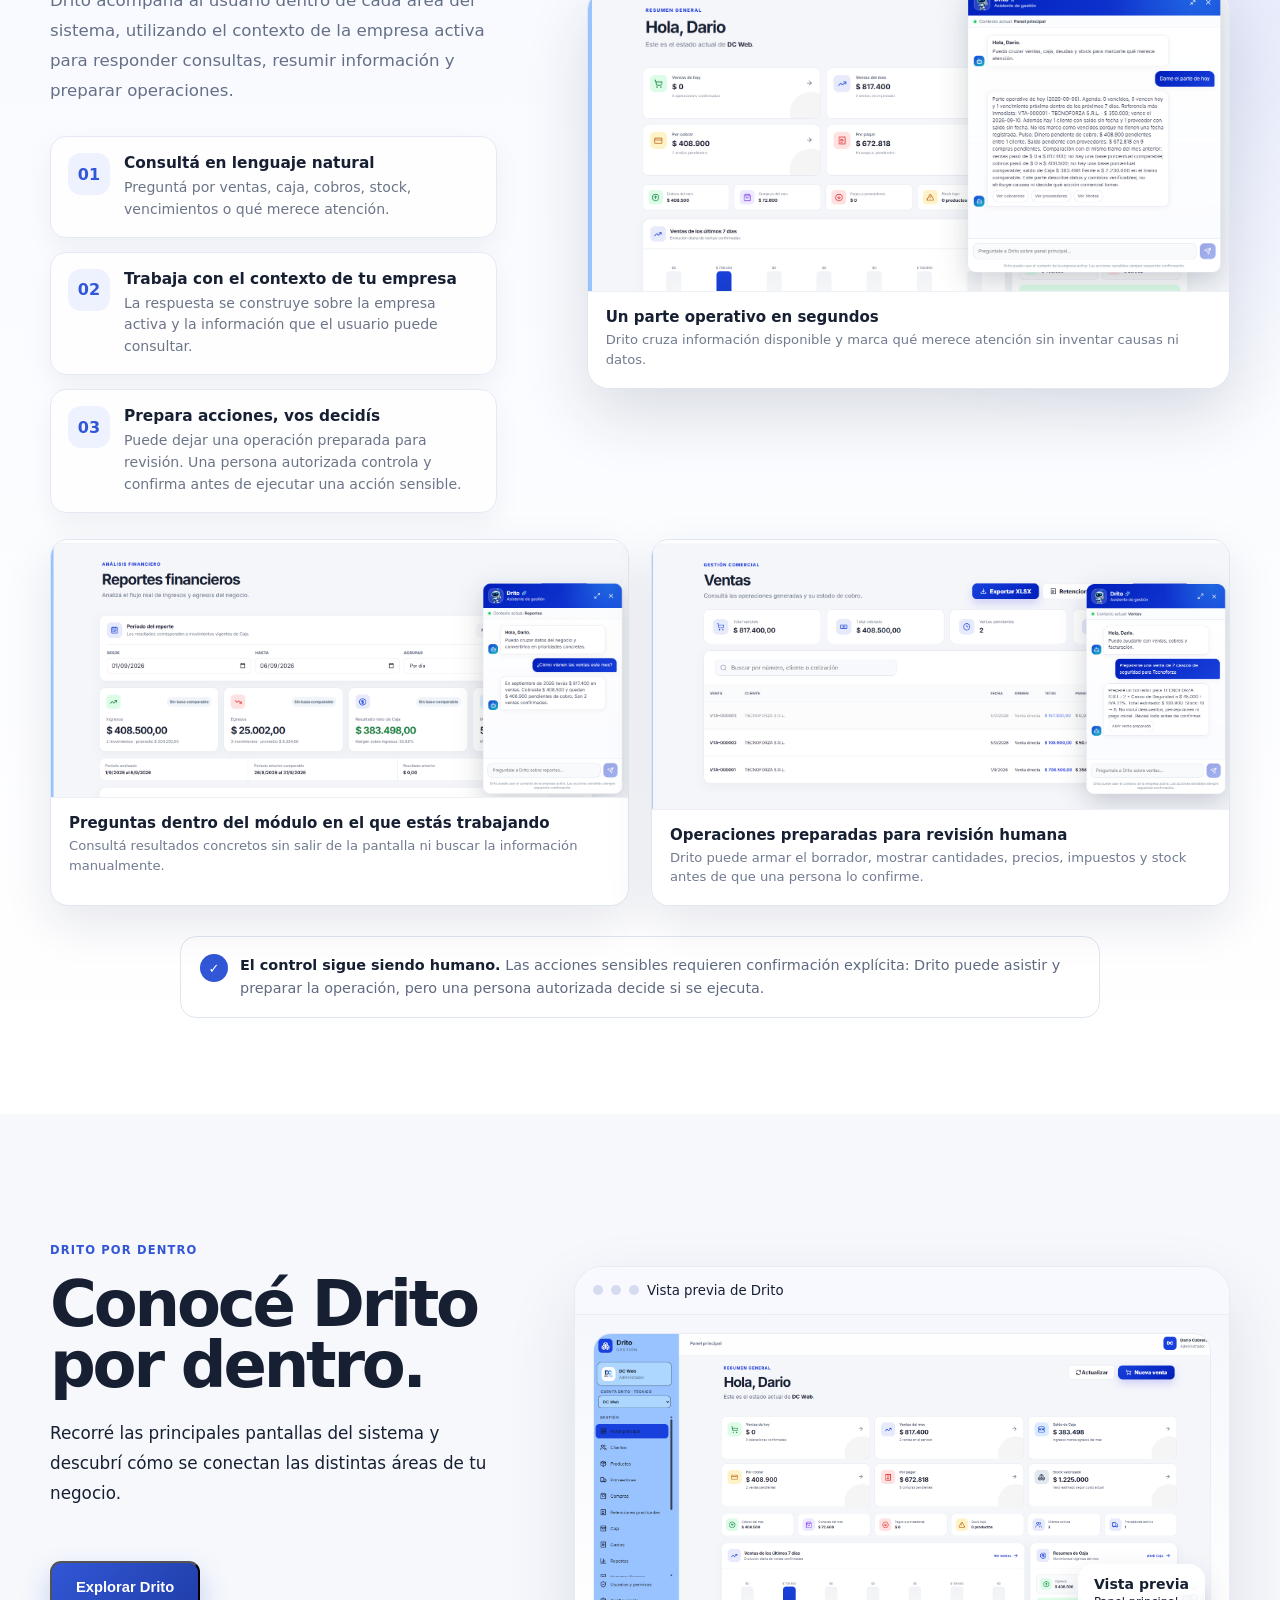
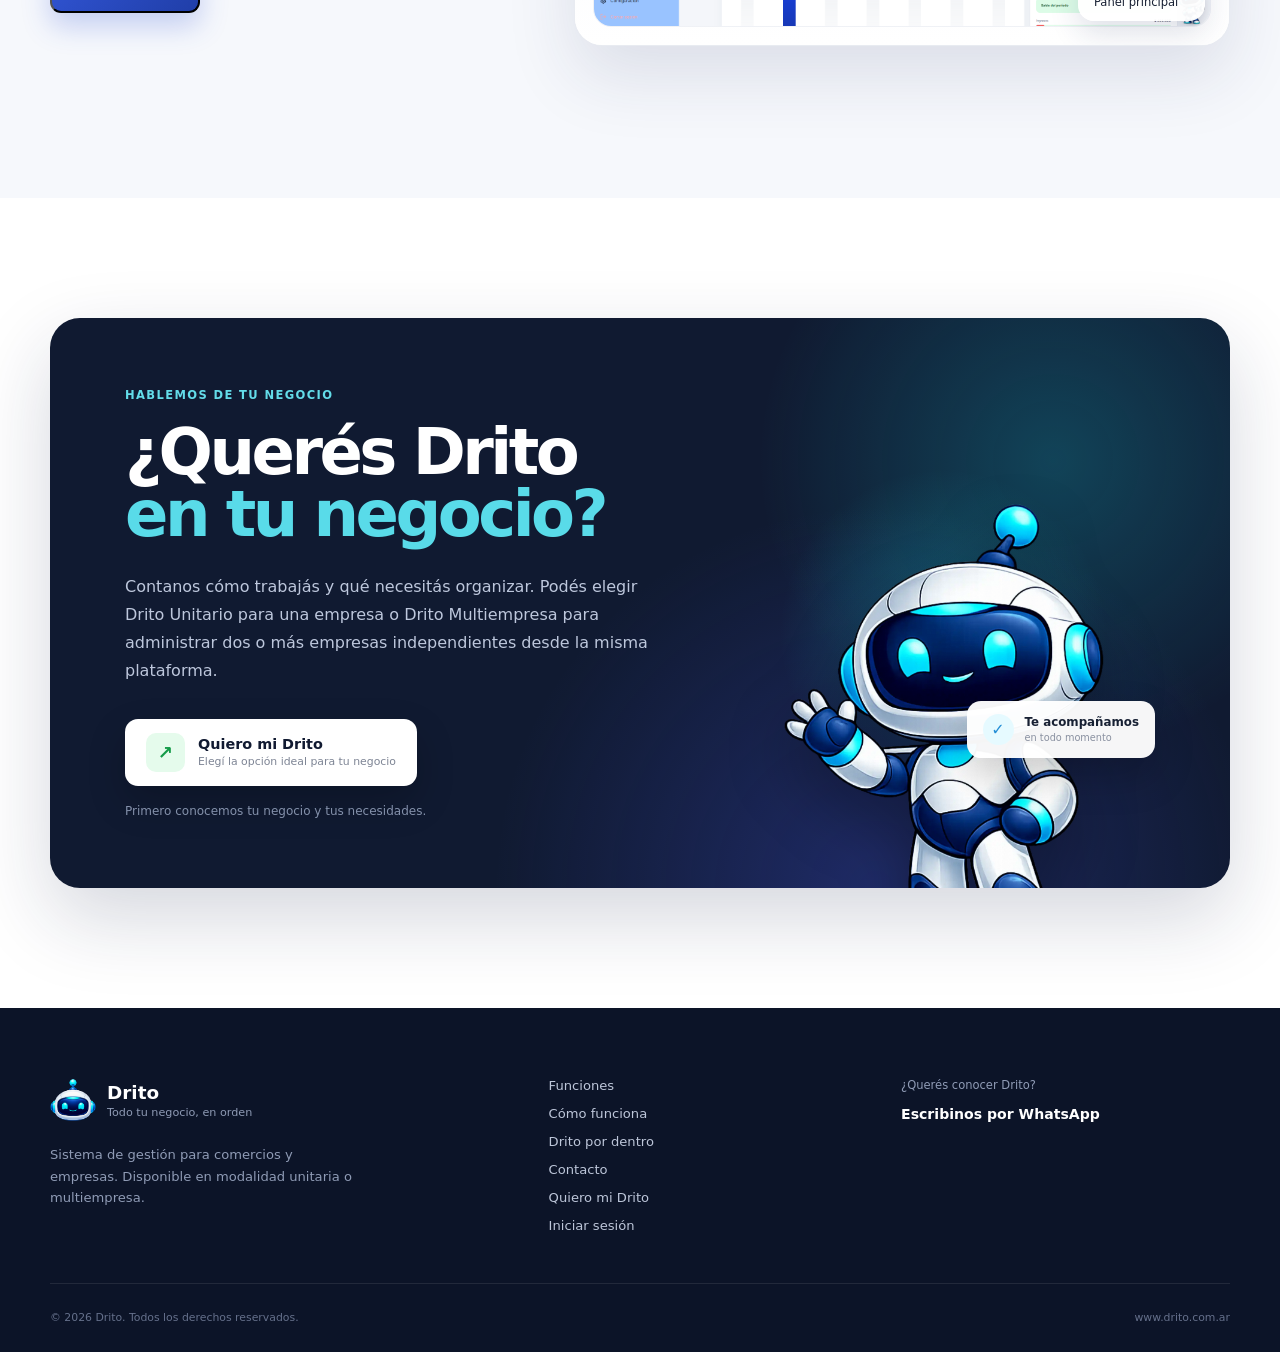
==== commit e1121204: "feat: actualiza landing Drito con asistente y acceso comercial" ====
--- a/index.html
+++ b/index.html
@@ -11,7 +11,7 @@
     <meta property="og:title" content="Drito | Todo tu negocio, en orden" />
 
     <meta property="og:description"
-        content="Sistema de gestión para comercios y empresas. Ventas, compras, stock, clientes, caja y más, todo en un solo lugar." />
+        content="Sistema de gestión para comercios y empresas con Asistente Drito. Administrá una o varias empresas, consultá información y prepará operaciones desde un solo lugar." />
 
     <meta property="og:type" content="website" />
     <meta property="og:url" content="https://www.drito.com.ar/" />
@@ -19,9 +19,227 @@
     <title>Drito | Todo tu negocio, en orden</title>
 
     <meta name="description"
-        content="Drito es un sistema de gestión para comercios y empresas. Ventas, compras, stock, clientes, cuentas corrientes, caja y reportes en un solo lugar." />
+        content="Drito es un sistema de gestión para comercios y empresas con asistente integrado. Ventas, compras, stock, clientes, caja, reportes y operaciones preparadas para revisión humana." />
 
     <link rel="stylesheet" href="styles.css" />
+
+    <style>
+        /* =====================================================
+           DRITO ASISTENTE · LANDING 21A.6.6g.1b
+        ====================================================== */
+        .assistant-section {
+            padding: 96px 0;
+            overflow: hidden;
+            background:
+                radial-gradient(circle at 88% 14%, rgba(49, 86, 214, 0.12), transparent 30%),
+                linear-gradient(180deg, #f7f9ff 0%, #ffffff 100%);
+        }
+
+        .assistant-intro-grid {
+            display: grid;
+            grid-template-columns: minmax(0, 0.82fr) minmax(0, 1.18fr);
+            align-items: center;
+            gap: clamp(42px, 7vw, 92px);
+        }
+
+        .assistant-copy h2 {
+            max-width: 720px;
+            margin: 14px 0 20px;
+        }
+
+        .assistant-copy > p {
+            max-width: 700px;
+            color: #657087;
+            font-size: 1.04rem;
+            line-height: 1.8;
+        }
+
+        .assistant-pill {
+            display: inline-flex;
+            align-items: center;
+            gap: 8px;
+            padding: 8px 12px;
+            border: 1px solid rgba(49, 86, 214, 0.18);
+            border-radius: 999px;
+            color: #3156d6;
+            background: rgba(49, 86, 214, 0.07);
+            font-size: 0.74rem;
+            font-weight: 900;
+            letter-spacing: 0.08em;
+            text-transform: uppercase;
+        }
+
+        .assistant-pill::before {
+            width: 8px;
+            height: 8px;
+            border-radius: 50%;
+            background: #22c55e;
+            box-shadow: 0 0 0 5px rgba(34, 197, 94, 0.10);
+            content: "";
+        }
+
+        .assistant-benefits {
+            display: grid;
+            gap: 14px;
+            margin: 30px 0 0;
+        }
+
+        .assistant-benefit {
+            display: grid;
+            grid-template-columns: 42px minmax(0, 1fr);
+            gap: 14px;
+            align-items: start;
+            padding: 16px 17px;
+            border: 1px solid #e4e9f4;
+            border-radius: 16px;
+            background: rgba(255, 255, 255, 0.84);
+            box-shadow: 0 12px 28px rgba(16, 26, 49, 0.05);
+        }
+
+        .assistant-benefit__icon {
+            width: 42px;
+            height: 42px;
+            display: grid;
+            place-items: center;
+            border-radius: 13px;
+            color: #3156d6;
+            background: #eef2ff;
+            font-weight: 900;
+        }
+
+        .assistant-benefit strong {
+            display: block;
+            margin: 1px 0 5px;
+            color: #172033;
+            font-size: 0.96rem;
+        }
+
+        .assistant-benefit span {
+            display: block;
+            color: #6c7588;
+            font-size: 0.88rem;
+            line-height: 1.55;
+        }
+
+        .assistant-shot {
+            position: relative;
+            margin: 0;
+            overflow: hidden;
+            border: 1px solid #dfe5f1;
+            border-radius: 22px;
+            background: #ffffff;
+            box-shadow: 0 26px 65px rgba(22, 34, 65, 0.14);
+        }
+
+        .assistant-shot img {
+            width: 100%;
+            height: auto;
+            display: block;
+        }
+
+        .assistant-shot figcaption {
+            display: grid;
+            gap: 4px;
+            padding: 16px 18px 18px;
+            border-top: 1px solid #edf0f6;
+            background: #ffffff;
+        }
+
+        .assistant-shot figcaption strong {
+            color: #172033;
+            font-size: 0.94rem;
+        }
+
+        .assistant-shot figcaption span {
+            color: #717b90;
+            font-size: 0.82rem;
+            line-height: 1.5;
+        }
+
+        .assistant-gallery {
+            display: grid;
+            grid-template-columns: repeat(2, minmax(0, 1fr));
+            gap: 22px;
+            margin-top: 26px;
+        }
+
+        .assistant-gallery .assistant-shot {
+            border-radius: 18px;
+            box-shadow: 0 18px 48px rgba(22, 34, 65, 0.10);
+        }
+
+        .assistant-control-note {
+            display: flex;
+            align-items: flex-start;
+            gap: 12px;
+            max-width: 920px;
+            margin: 30px auto 0;
+            padding: 17px 19px;
+            border: 1px solid #dfe5f1;
+            border-radius: 16px;
+            color: #5f6a81;
+            background: #ffffff;
+            font-size: 0.9rem;
+            line-height: 1.6;
+        }
+
+        .assistant-control-note strong {
+            color: #172033;
+        }
+
+        .assistant-control-note__mark {
+            flex: 0 0 auto;
+            width: 28px;
+            height: 28px;
+            display: grid;
+            place-items: center;
+            border-radius: 50%;
+            color: #ffffff;
+            background: #3156d6;
+            font-size: 0.82rem;
+            font-weight: 900;
+        }
+
+        @media (max-width: 980px) {
+            .assistant-section {
+                padding: 78px 0;
+            }
+
+            .assistant-intro-grid {
+                grid-template-columns: 1fr;
+                gap: 34px;
+            }
+
+            .assistant-copy {
+                max-width: 800px;
+            }
+        }
+
+        @media (max-width: 720px) {
+            .assistant-section {
+                padding: 62px 0;
+            }
+
+            .assistant-gallery {
+                grid-template-columns: 1fr;
+            }
+
+            .assistant-shot {
+                border-radius: 16px;
+            }
+
+            .assistant-benefit {
+                grid-template-columns: 38px minmax(0, 1fr);
+                padding: 14px;
+            }
+
+            .assistant-benefit__icon {
+                width: 38px;
+                height: 38px;
+            }
+        }
+    </style>
+
 </head>
 
 <body>
@@ -39,13 +257,15 @@
             </a>
             <nav class="nav">
                 <a href="#funciones">Funciones</a>
+                <a href="#multiempresa">Multiempresa</a>
                 <a href="#como-funciona">Cómo funciona</a>
                 <a href="#contacto">Contacto</a>
-
-                <a href="https://wa.me/5492983419423?text=Hola%2C%20vi%20Drito%20y%20quiero%20recibir%20informaci%C3%B3n%20para%20implementarlo%20en%20mi%20negocio."
-                    target="_blank" rel="noopener noreferrer" target="_blank" rel="noopener noreferrer"
-                    class="nav-button">
-                    Solicitar Drito
+                <a href="https://app.drito.com.ar/login">
+                    Iniciar sesión
+                </a>
+
+                <a href="quiero-mi-drito.html" class="nav-button" style="color: #ffffff;">
+                    Quiero mi Drito
                 </a>
             </nav>
 
@@ -62,7 +282,7 @@
                 <div class="hero-content">
 
                     <span class="hero-label">
-                        Sistema de gestión para comercios y empresas
+                        Sistema de gestión para una o varias empresas
                     </span>
 
                     <h1>
@@ -73,23 +293,26 @@
                     <p class="hero-description">
                         Ventas, compras, stock, clientes, cuentas corrientes,
                         caja, reportes y gestión fiscal desde un solo lugar.
+                        Además, el Asistente Drito puede ayudarte a consultar información
+                        y preparar operaciones para revisión. Con Drito Multiempresa también
+                        podés administrar dos o más empresas totalmente independientes
+                        desde la misma plataforma.
                     </p>
 
                     <div class="hero-actions">
 
-                        <a href="https://wa.me/5492983419423?text=Hola%2C%20vi%20Drito%20y%20quiero%20recibir%20informaci%C3%B3n%20para%20implementarlo%20en%20mi%20negocio."
-                            target="_blank" rel="noopener noreferrer" class="button button-primary">
-                            Solicitar Drito
+                        <a href="quiero-mi-drito.html" class="button button-primary">
+                            Quiero mi Drito
                         </a>
 
-                        <a href="#funciones" class="button button-secondary">
-                            Conocer el sistema
+                        <a href="https://app.drito.com.ar/login" class="button button-secondary">
+                            Iniciar sesión
                         </a>
 
                     </div>
 
                     <p class="hero-small">
-                        Menos tareas repetitivas. Más información. Más control.
+                        Una sola plataforma. Cada empresa, sus propios datos.
                     </p>
 
                 </div>
@@ -292,6 +515,21 @@
                     </article>
 
 
+                    <article class="feature-card">
+                        <div class="feature-icon">ME</div>
+
+                        <div>
+                            <h3>Gestión Multiempresa</h3>
+
+                            <p>
+                                Administrá dos o más empresas desde Drito, manteniendo
+                                clientes, productos, stock, ventas, compras, caja y
+                                configuración independientes para cada una.
+                            </p>
+                        </div>
+                    </article>
+
+
                     <article class="feature-card feature-card-highlight">
                         <div class="feature-icon">+</div>
 
@@ -311,6 +549,73 @@
 
         </section>
 
+        <section class="problem-section" id="multiempresa">
+
+            <div class="container">
+
+                <div class="section-heading">
+
+                    <span class="section-label">
+                        DRITO MULTIEMPRESA
+                    </span>
+
+                    <h2>
+                        Varias empresas.
+                        <span>Una sola plataforma.</span>
+                    </h2>
+
+                    <p>
+                        Si administrás más de una empresa, Drito te permite trabajar
+                        con todas desde el mismo sistema sin mezclar información.
+                        Cada empresa conserva sus propios datos, movimientos y configuración.
+                    </p>
+
+                </div>
+
+
+                <div class="problem-grid">
+
+                    <article class="problem-card">
+                        <div class="problem-icon">01</div>
+
+                        <h3>Empresas independientes</h3>
+
+                        <p>
+                            Cada empresa mantiene separados sus clientes, productos,
+                            stock, ventas, compras, caja y cuentas corrientes.
+                        </p>
+                    </article>
+
+
+                    <article class="problem-card">
+                        <div class="problem-icon">02</div>
+
+                        <h3>Un mismo Drito</h3>
+
+                        <p>
+                            Cambiá de empresa desde la misma plataforma y seguí trabajando
+                            con las mismas herramientas, sin abrir sistemas distintos.
+                        </p>
+                    </article>
+
+
+                    <article class="problem-card">
+                        <div class="problem-icon">03</div>
+
+                        <h3>Configuración propia</h3>
+
+                        <p>
+                            Cada empresa puede tener su identidad, preferencias y gestión
+                            fiscal por separado, sin compartir datos que no correspondan.
+                        </p>
+                    </article>
+
+                </div>
+
+            </div>
+
+        </section>
+
         <section class="how-section" id="como-funciona">
 
             <div class="container">
@@ -328,8 +633,9 @@
 
                     <p>
                         No necesitás cambiar tu forma de trabajar de un día para otro.
-                        Primero conocemos tu negocio, configuramos el sistema y te
-                        acompañamos durante la puesta en marcha.
+                        Primero conocemos tu negocio, definimos si necesitás Drito Unitario
+                        o Drito Multiempresa, configuramos el sistema y te acompañamos
+                        durante la puesta en marcha.
                     </p>
 
                 </div>
@@ -404,6 +710,131 @@
 
             </div>
 
+        </section>
+
+
+        <section class="assistant-section" id="asistente-drito">
+            <div class="container">
+
+                <div class="assistant-intro-grid">
+
+                    <div class="assistant-copy">
+                        <span class="assistant-pill">
+                            Nuevo · Asistente Drito
+                        </span>
+
+                        <h2>
+                            No sólo organiza tu negocio.
+                            <span>También te ayuda a gestionarlo.</span>
+                        </h2>
+
+                        <p>
+                            Drito acompaña al usuario dentro de cada área del sistema,
+                            utilizando el contexto de la empresa activa para responder
+                            consultas, resumir información y preparar operaciones.
+                        </p>
+
+                        <div class="assistant-benefits">
+
+                            <div class="assistant-benefit">
+                                <div class="assistant-benefit__icon">01</div>
+                                <div>
+                                    <strong>Consultá en lenguaje natural</strong>
+                                    <span>
+                                        Preguntá por ventas, caja, cobros, stock,
+                                        vencimientos o qué merece atención.
+                                    </span>
+                                </div>
+                            </div>
+
+                            <div class="assistant-benefit">
+                                <div class="assistant-benefit__icon">02</div>
+                                <div>
+                                    <strong>Trabaja con el contexto de tu empresa</strong>
+                                    <span>
+                                        La respuesta se construye sobre la empresa activa
+                                        y la información que el usuario puede consultar.
+                                    </span>
+                                </div>
+                            </div>
+
+                            <div class="assistant-benefit">
+                                <div class="assistant-benefit__icon">03</div>
+                                <div>
+                                    <strong>Prepara acciones, vos decidís</strong>
+                                    <span>
+                                        Puede dejar una operación preparada para revisión.
+                                        Una persona autorizada controla y confirma antes
+                                        de ejecutar una acción sensible.
+                                    </span>
+                                </div>
+                            </div>
+
+                        </div>
+                    </div>
+
+                    <figure class="assistant-shot">
+                        <img
+                            src="assets/screenshots/drito-asistente-parte-hoy.png"
+                            alt="Asistente Drito mostrando un parte operativo con información de ventas, cobros, proveedores y caja"
+                            loading="lazy"
+                        />
+                        <figcaption>
+                            <strong>Un parte operativo en segundos</strong>
+                            <span>
+                                Drito cruza información disponible y marca qué merece
+                                atención sin inventar causas ni datos.
+                            </span>
+                        </figcaption>
+                    </figure>
+
+                </div>
+
+                <div class="assistant-gallery">
+
+                    <figure class="assistant-shot">
+                        <img
+                            src="assets/screenshots/drito-asistente-ventas-mes.png"
+                            alt="Asistente Drito respondiendo cómo vienen las ventas del mes dentro de Reportes"
+                            loading="lazy"
+                        />
+                        <figcaption>
+                            <strong>Preguntas dentro del módulo en el que estás trabajando</strong>
+                            <span>
+                                Consultá resultados concretos sin salir de la pantalla
+                                ni buscar la información manualmente.
+                            </span>
+                        </figcaption>
+                    </figure>
+
+                    <figure class="assistant-shot">
+                        <img
+                            src="assets/screenshots/drito-asistente-prepara-venta.png"
+                            alt="Asistente Drito preparando una venta para revisión antes de confirmarla"
+                            loading="lazy"
+                        />
+                        <figcaption>
+                            <strong>Operaciones preparadas para revisión humana</strong>
+                            <span>
+                                Drito puede armar el borrador, mostrar cantidades, precios,
+                                impuestos y stock antes de que una persona lo confirme.
+                            </span>
+                        </figcaption>
+                    </figure>
+
+                </div>
+
+                <div class="assistant-control-note">
+                    <span class="assistant-control-note__mark">✓</span>
+                    <div>
+                        <strong>El control sigue siendo humano.</strong>
+                        Las acciones sensibles requieren confirmación explícita:
+                        Drito puede asistir y preparar la operación, pero una persona
+                        autorizada decide si se ejecuta.
+                    </div>
+                </div>
+
+            </div>
         </section>
 
         <section class="product-showcase" id="drito-por-dentro">
@@ -554,17 +985,16 @@
 
                         <p>
                             Contanos cómo trabajás y qué necesitás organizar.
-                            Te mostramos el sistema y vemos juntos cómo Drito
-                            puede adaptarse a tu comercio o empresa.
+                            Podés elegir Drito Unitario para una empresa o Drito Multiempresa
+                            para administrar dos o más empresas independientes desde la misma plataforma.
                         </p>
 
-                        <a href="https://wa.me/5492983419423?text=Hola%2C%20vi%20Drito%20y%20quiero%20recibir%20informaci%C3%B3n%20para%20implementarlo%20en%20mi%20negocio."
-                            target="_blank" rel="noopener noreferrer" class="contact-button">
+                        <a href="quiero-mi-drito.html" class="contact-button">
                             <span class="contact-button-icon">↗</span>
 
                             <div>
-                                <strong>Solicitar Drito</strong>
-                                <small>Escribinos por WhatsApp</small>
+                                <strong>Quiero mi Drito</strong>
+                                <small>Elegí la opción ideal para tu negocio</small>
                             </div>
                         </a>
 
@@ -620,7 +1050,7 @@
                 </div>
 
                 <p>
-                    Sistema de gestión para comercios y empresas.
+                    Sistema de gestión para comercios y empresas. Disponible en modalidad unitaria o multiempresa.
                 </p>
 
             </div>
@@ -642,6 +1072,14 @@
 
                 <a href="#contacto">
                     Contacto
+                </a>
+
+                <a href="quiero-mi-drito.html">
+                    Quiero mi Drito
+                </a>
+
+                <a href="https://app.drito.com.ar/login">
+                    Iniciar sesión
                 </a>
 
             </div>
--- a/styles.css
+++ b/styles.css
@@ -166,6 +166,13 @@
 
   box-shadow:
     0 8px 20px rgba(50, 86, 214, 0.22);
+}
+
+.nav .nav-button,
+.nav .nav-button:visited,
+.nav .nav-button:hover,
+.nav .nav-button:active {
+  color: #ffffff;
 }
 
 
@@ -662,18 +669,17 @@
 .floating-card {
   position: absolute;
 
-  right: -30px;
+  left: 90px;
+  right: auto;
   bottom: -27px;
 
   display: flex;
   align-items: center;
-
   gap: 12px;
 
   padding: 15px 19px;
 
   border: 1px solid var(--border);
-
   border-radius: 14px;
 
   background: white;
